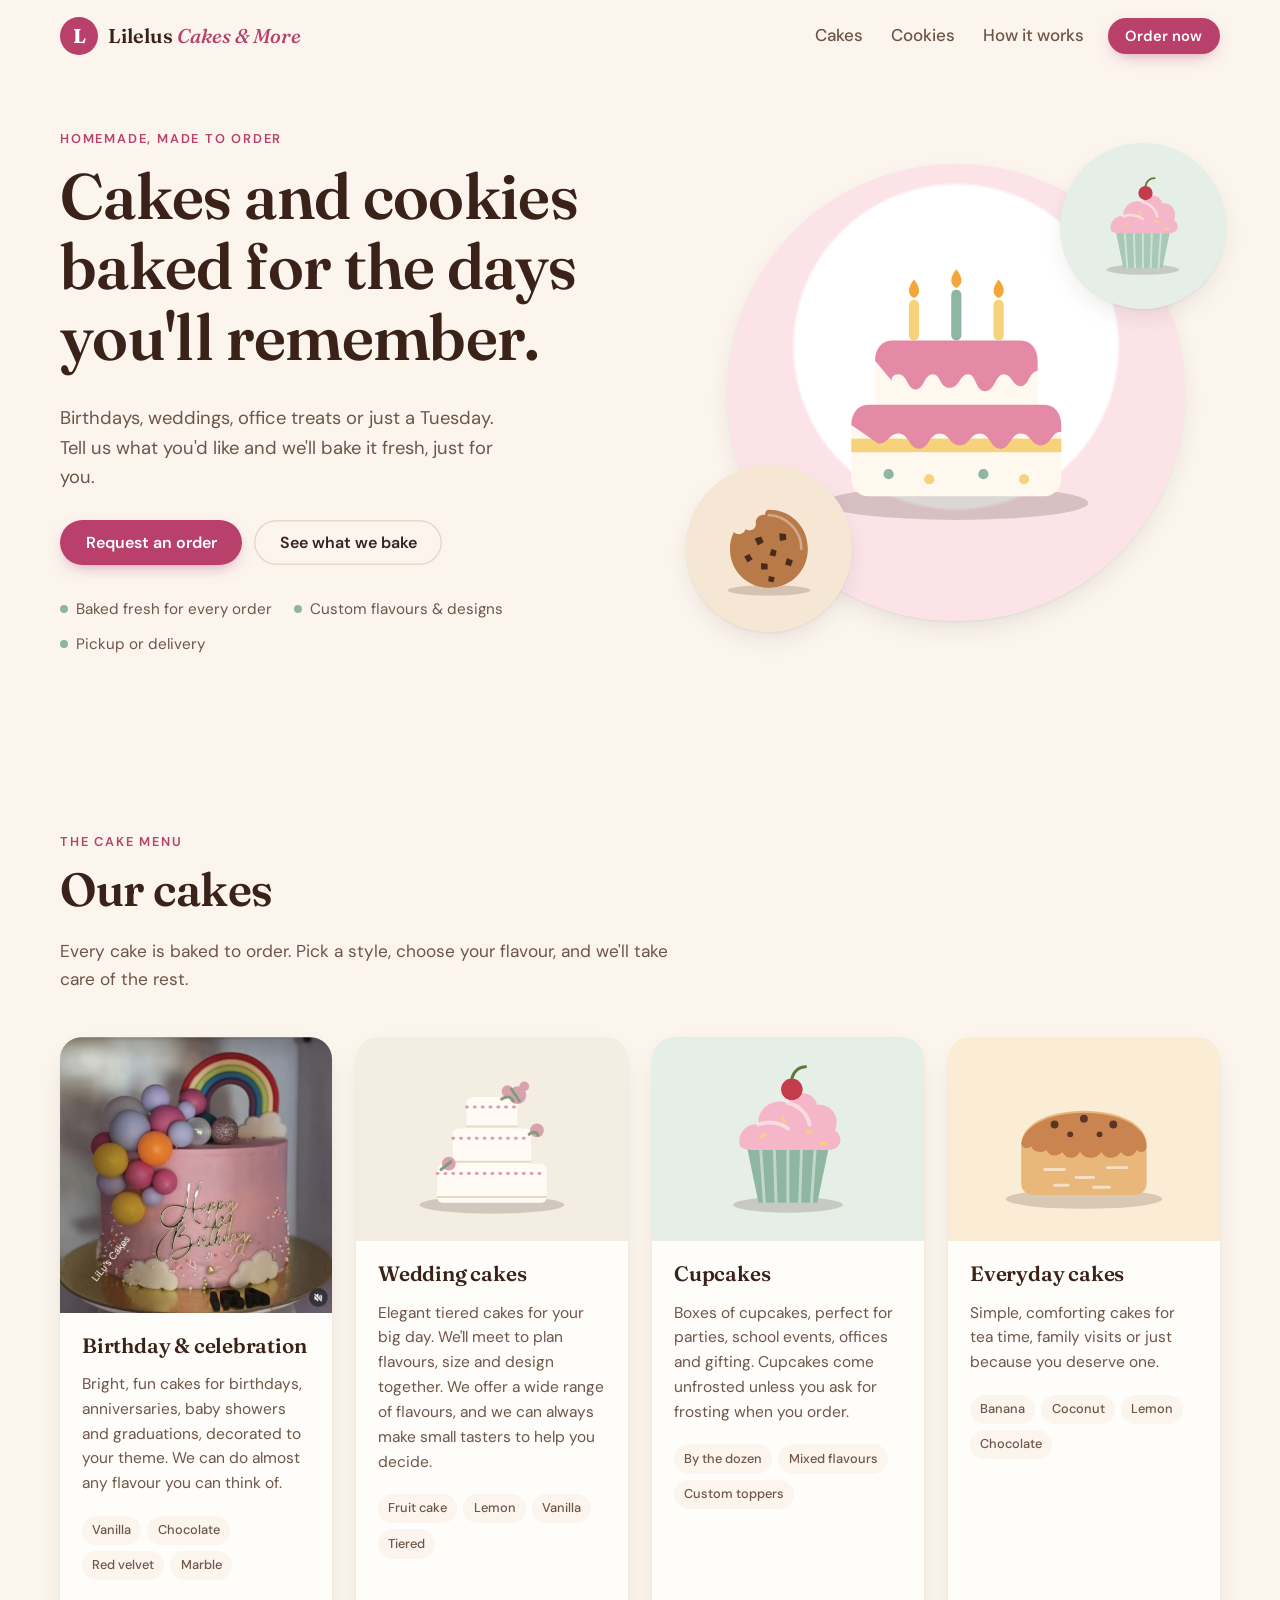
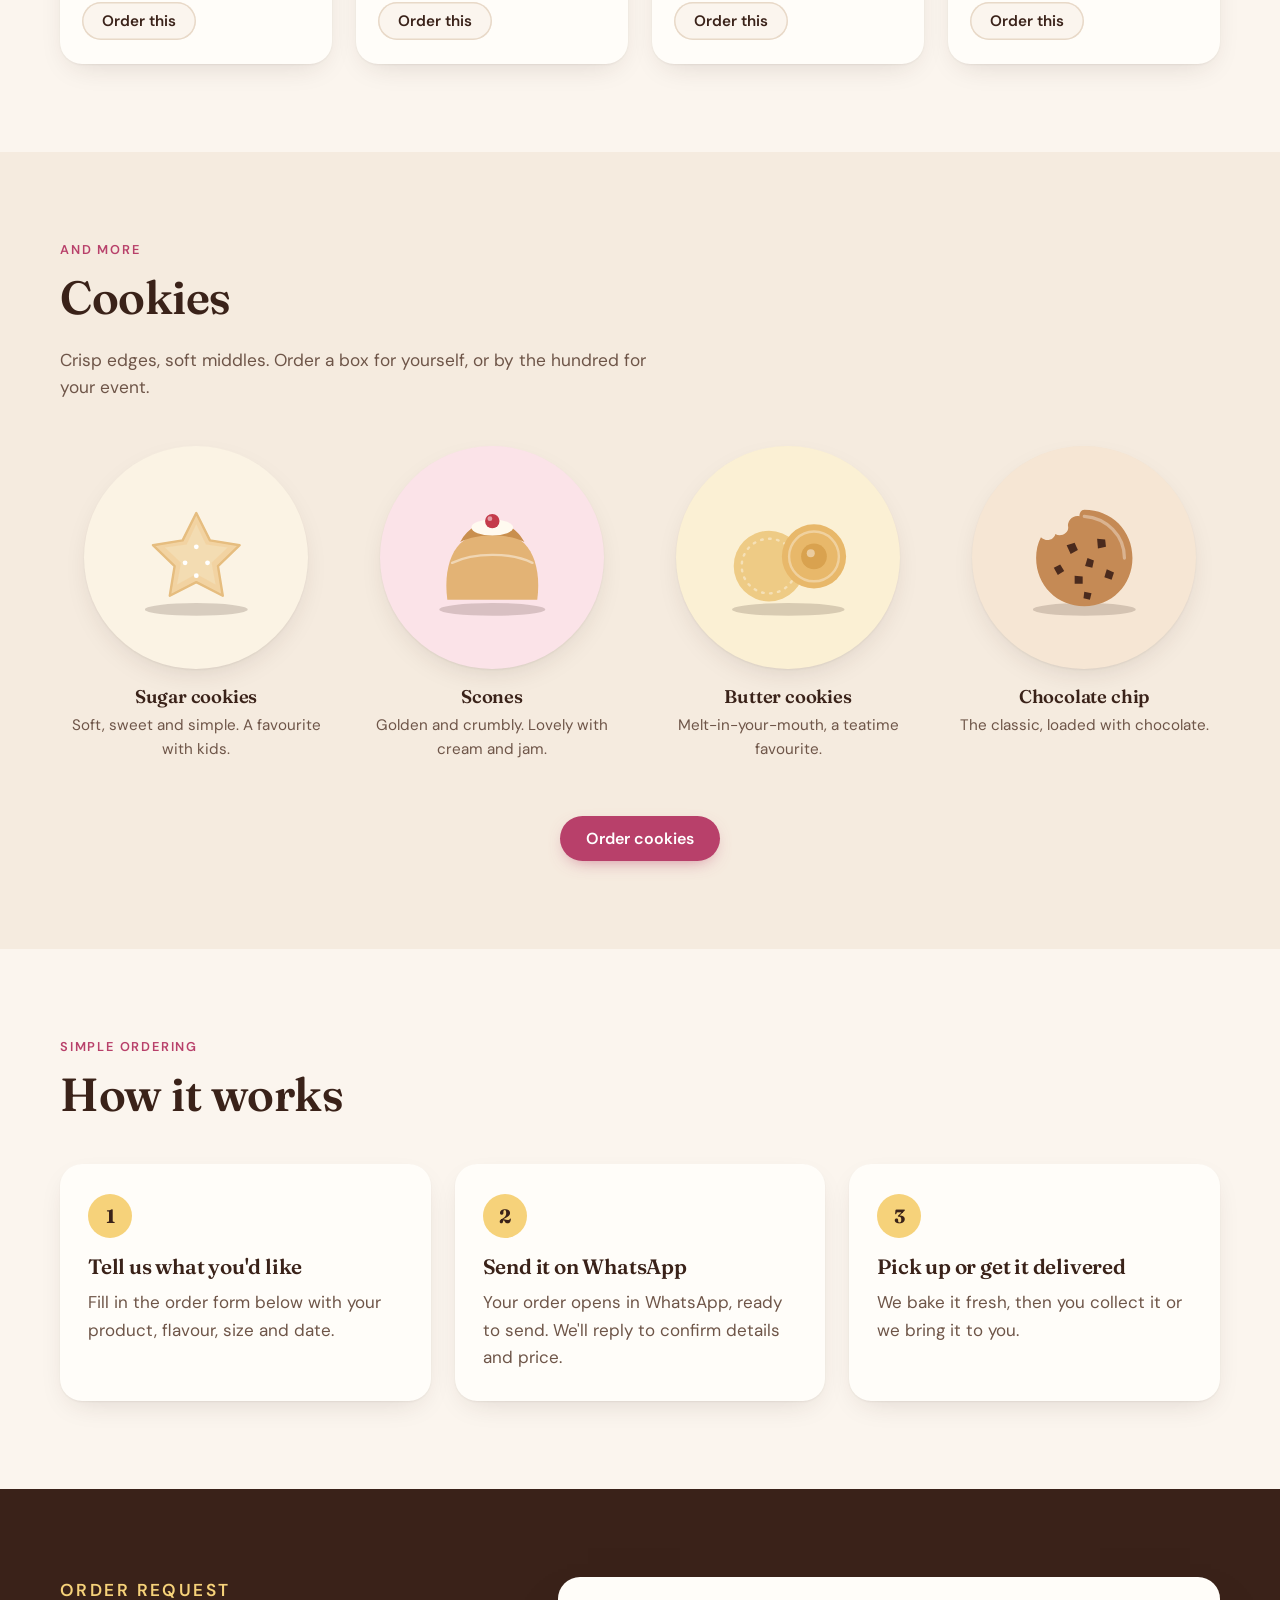
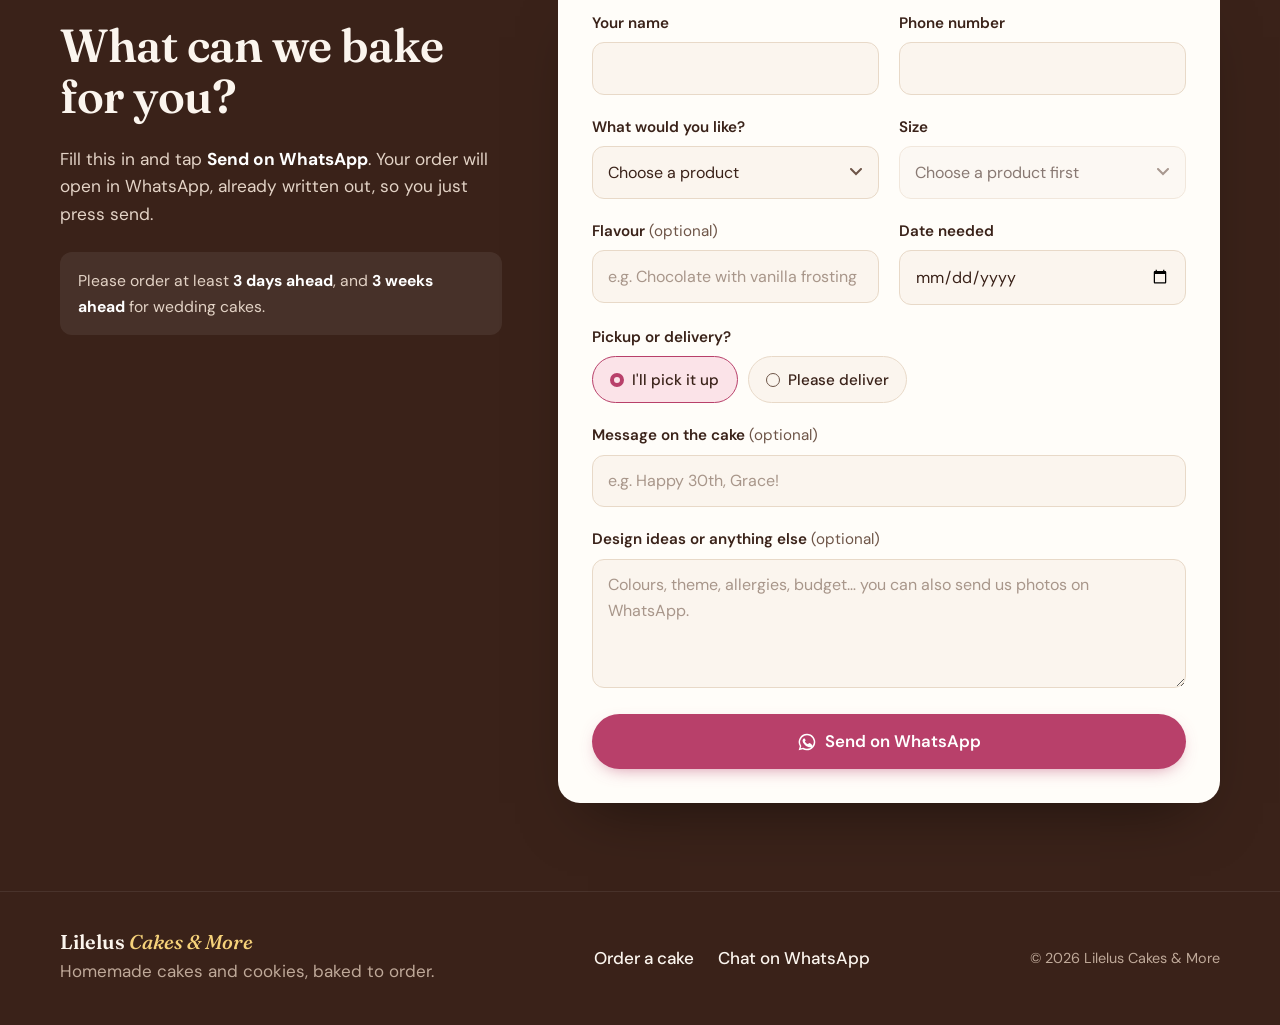
==== index.html @ 931da00c "Use a real photo on the Birthday & celebration card Replace the cake drawing with a photo of a pink " ====
<!doctype html>
<html lang="en" class="no-js">
<head>
  <meta charset="utf-8" />
  <meta name="viewport" content="width=device-width, initial-scale=1" />
  <title>Lilelus Cakes &amp; More</title>
  <meta name="description" content="Homemade celebration cakes, wedding cakes, cupcakes, everyday cakes and cookies by Lilelus Cakes & More. Order on WhatsApp." />
  <link rel="preconnect" href="https://fonts.googleapis.com" />
  <link rel="preconnect" href="https://fonts.gstatic.com" crossorigin />
  <link href="https://fonts.googleapis.com/css2?family=Fraunces:opsz,wght@9..144,500;9..144,600;9..144,700&family=DM+Sans:wght@400;500;600&display=swap" rel="stylesheet" />
  <link rel="stylesheet" href="styles.css" />
</head>
<body>

  <!-- SVG illustrations, reused by the product cards. Swap for real photos later (see README.md). -->
  <svg width="0" height="0" style="position:absolute" aria-hidden="true">
    <defs>
      <symbol id="ill-celebration" viewBox="0 0 200 170">
        <ellipse cx="100" cy="150" rx="78" ry="10" fill="currentColor" opacity=".18"/>
        <rect x="38" y="92" width="124" height="54" rx="10" fill="#fff8ef"/>
        <rect x="38" y="112" width="124" height="8" fill="var(--c2)"/>
        <rect x="52" y="54" width="96" height="44" rx="9" fill="#fff8ef"/>
        <path d="M52 66c0-7 4-12 10-12h76c6 0 10 5 10 12v6c-5 0-5 9-10 9s-5-7-10-7-5 10-11 10-5-10-10-10-5 8-11 8-5-8-10-8-5 9-10 9-5-9-10-9-4 4-4 4z" fill="var(--c1)"/>
        <path d="M38 104c0-7 4-12 10-12h104c6 0 10 5 10 12v4c-6 0-6 8-12 8s-6-7-12-7-6 9-12 9-6-9-12-9-6 7-12 7-6-7-12-7-6 9-12 9-6-9-12-9-6 6-12 6z" fill="var(--c1)"/>
        <rect x="72" y="30" width="6" height="24" rx="3" fill="var(--c2)"/>
        <rect x="97" y="24" width="6" height="30" rx="3" fill="var(--c3)"/>
        <rect x="122" y="30" width="6" height="24" rx="3" fill="var(--c2)"/>
        <path d="M75 18c4 5 4 9 0 11-4-2-4-6 0-11z" fill="#f4a63b"/>
        <path d="M100 12c4 5 4 9 0 11-4-2-4-6 0-11z" fill="#f4a63b"/>
        <path d="M125 18c4 5 4 9 0 11-4-2-4-6 0-11z" fill="#f4a63b"/>
        <circle cx="60" cy="133" r="3" fill="var(--c3)"/><circle cx="84" cy="136" r="3" fill="var(--c2)"/>
        <circle cx="116" cy="133" r="3" fill="var(--c3)"/><circle cx="140" cy="136" r="3" fill="var(--c2)"/>
      </symbol>

      <symbol id="ill-wedding" viewBox="0 0 200 170">
        <ellipse cx="100" cy="152" rx="74" ry="9" fill="currentColor" opacity=".18"/>
        <rect x="44" y="110" width="112" height="40" rx="6" fill="#fffaf3"/>
        <rect x="60" y="74" width="80" height="38" rx="6" fill="#fffaf3"/>
        <rect x="74" y="42" width="52" height="34" rx="6" fill="#fffaf3"/>
        <path d="M44 120h112M60 84h80M74 52h52" stroke="var(--c1)" stroke-width="3" stroke-dasharray="1 7" stroke-linecap="round"/>
        <path d="M44 144h112M60 108h80M74 72h52" stroke="var(--c2)" stroke-width="2"/>
        <g fill="var(--c1)">
          <circle cx="126" cy="40" r="9"/><circle cx="116" cy="36" r="6"/><circle cx="133" cy="31" r="5"/>
          <circle cx="146" cy="76" r="7"/><circle cx="56" cy="110" r="7"/>
        </g>
        <path d="M110 44c6-4 10-2 12 2M138 80c3-3 8-3 9 1" stroke="var(--c3)" stroke-width="3" fill="none" stroke-linecap="round"/>
        <path d="M120 34l8 12M48 116l10-8" stroke="var(--c3)" stroke-width="3" stroke-linecap="round"/>
      </symbol>

      <symbol id="ill-cupcake" viewBox="0 0 200 170">
        <ellipse cx="100" cy="152" rx="56" ry="8" fill="currentColor" opacity=".18"/>
        <path d="M58 92h84l-12 58H70z" fill="var(--c2)"/>
        <path d="M72 92l4 58M86 92l2 58M100 92v58M114 92l-2 58M128 92l-4 58" stroke="#fff" stroke-opacity=".45" stroke-width="3"/>
        <path d="M52 94c-6-14 6-26 18-24-2-16 14-28 30-22 4-14 26-14 30 2 14-2 24 12 18 26 10 6 6 20-6 20H62c-12 0-16-12-10-2z" fill="var(--c1)"/>
        <path d="M70 70c10-4 22-2 30 4M100 48c10 2 20 10 22 22" stroke="#fff" stroke-opacity=".5" stroke-width="4" fill="none" stroke-linecap="round"/>
        <circle cx="104" cy="34" r="11" fill="#c43b4b"/>
        <path d="M104 23c2-8 8-12 14-12" stroke="#5a7a3a" stroke-width="3" fill="none" stroke-linecap="round"/>
        <g fill="var(--c3)"><rect x="70" y="80" width="8" height="3" rx="1.5" transform="rotate(-30 74 81)"/><rect x="118" y="76" width="8" height="3" rx="1.5" transform="rotate(25 122 77)"/><rect x="92" y="64" width="8" height="3" rx="1.5" transform="rotate(60 96 65)"/><rect x="132" y="88" width="8" height="3" rx="1.5"/></g>
      </symbol>

      <symbol id="ill-everyday" viewBox="0 0 200 170">
        <ellipse cx="100" cy="146" rx="80" ry="10" fill="currentColor" opacity=".18"/>
        <path d="M36 90c0-20 28-34 64-34s64 14 64 34v40c0 8-6 12-14 12H50c-8 0-14-4-14-12z" fill="var(--c2)"/>
        <path d="M36 92c0-20 28-34 64-34s64 14 64 34c0 6-6 8-10 4-4 8-12 8-16 2-6 8-16 8-20 0-6 8-16 8-22 0-4 8-14 8-18 0-6 6-14 4-16-2-6 4-14 2-16-4-4 4-10 2-10-4z" fill="var(--c1)"/>
        <path d="M120 110l44 0v20c0 8-6 12-14 12h-30z" fill="#fff8ef" opacity=".0"/>
        <g stroke="#fff" stroke-opacity=".55" stroke-width="3" stroke-linecap="round">
          <path d="M60 116h20M92 124h18M124 114h20M70 132h14M110 134h16"/>
        </g>
        <g fill="var(--c3)"><circle cx="70" cy="70" r="4"/><circle cx="100" cy="64" r="4"/><circle cx="130" cy="70" r="4"/><circle cx="86" cy="80" r="3"/><circle cx="116" cy="80" r="3"/></g>
      </symbol>

      <symbol id="ill-cookie" viewBox="0 0 200 170">
        <ellipse cx="100" cy="150" rx="64" ry="8" fill="currentColor" opacity=".18"/>
        <path d="M100 26c34 0 60 26 60 60s-26 60-60 60-60-26-60-60c0-10 2-18 6-26 6 6 16 4 18-4 6 4 16 0 16-8-2-8 6-16 14-14 0-4 2-8 6-8z" fill="var(--c1)"/>
        <path d="M100 34c28 2 50 24 50 52" stroke="#fff" stroke-opacity=".35" stroke-width="4" fill="none" stroke-linecap="round"/>
        <g fill="var(--c2)">
          <path d="M78 70l10-3 4 9-9 5z"/><path d="M116 62l10 1 1 9-10 2z"/><path d="M128 100l9 4-3 9-9-3z"/>
          <path d="M88 108l10 1 0 9-10 0z"/><path d="M62 98l8-4 5 8-8 5z"/><path d="M104 86l8 3-2 9-9-2z"/><path d="M100 128l9 2-2 8-8-2z"/>
        </g>
      </symbol>

      <symbol id="ill-sugar" viewBox="0 0 200 170">
        <ellipse cx="100" cy="150" rx="64" ry="8" fill="currentColor" opacity=".18"/>
        <path d="M100 30l17 34 37 6-27 26 6 37-33-17-33 17 6-37-27-26 37-6z" fill="#f2d3a2" stroke="#e6bd7f" stroke-width="3" stroke-linejoin="round"/>
        <path d="M100 44l12 25 27 4-20 19 5 27-24-13-24 13 5-27-20-19 27-4z" fill="var(--c1)"/>
        <g fill="#fff"><circle cx="100" cy="72" r="3"/><circle cx="86" cy="92" r="3"/><circle cx="114" cy="92" r="3"/><circle cx="100" cy="108" r="3"/></g>
      </symbol>

      <symbol id="ill-butter" viewBox="0 0 200 170">
        <ellipse cx="100" cy="150" rx="70" ry="8" fill="currentColor" opacity=".18"/>
        <circle cx="76" cy="96" r="44" fill="var(--c1)"/>
        <circle cx="76" cy="96" r="34" fill="none" stroke="#fff" stroke-opacity=".4" stroke-width="3" stroke-dasharray="2 8" stroke-linecap="round"/>
        <circle cx="132" cy="84" r="40" fill="var(--c2)"/>
        <circle cx="132" cy="84" r="16" fill="var(--c3, #c43b4b)"/>
        <circle cx="128" cy="80" r="5" fill="#fff" opacity=".45"/>
        <circle cx="132" cy="84" r="31" fill="none" stroke="#fff" stroke-opacity=".35" stroke-width="3"/>
      </symbol>

      <symbol id="ill-oat" viewBox="0 0 200 170">
        <ellipse cx="100" cy="150" rx="64" ry="8" fill="currentColor" opacity=".18"/>
        <path d="M100 28c32 0 58 26 58 58 0 34-26 60-58 60S42 120 42 86c0-32 26-58 58-58z" fill="var(--c1)"/>
        <g fill="var(--c2)" opacity=".9">
          <ellipse cx="80" cy="66" rx="7" ry="4" transform="rotate(-20 80 66)"/><ellipse cx="122" cy="70" rx="7" ry="4" transform="rotate(30 122 70)"/>
          <ellipse cx="70" cy="104" rx="7" ry="4" transform="rotate(10 70 104)"/><ellipse cx="132" cy="108" rx="7" ry="4" transform="rotate(-30 132 108)"/>
          <ellipse cx="100" cy="124" rx="7" ry="4"/><ellipse cx="102" cy="88" rx="7" ry="4" transform="rotate(50 102 88)"/>
        </g>
        <g fill="#6b2f3a"><circle cx="92" cy="58" r="4"/><circle cx="116" cy="100" r="4"/><circle cx="84" cy="88" r="4"/><circle cx="124" cy="128" r="3"/><circle cx="72" cy="122" r="3"/></g>
      </symbol>

      <symbol id="ill-scone" viewBox="0 0 200 170">
        <ellipse cx="100" cy="150" rx="66" ry="8" fill="currentColor" opacity=".18"/>
        <path d="M44 138c-4-30 2-56 16-70 24-22 56-22 80 0 14 14 20 40 16 70z" fill="var(--c1)"/>
        <path d="M50 92c16-8 34-10 50-10s34 2 50 10" fill="none" stroke="#fff" stroke-opacity=".45" stroke-width="3" stroke-linecap="round"/>
        <path d="M60 66c10-18 26-26 40-26s30 8 40 26c-12-6-26-8-40-8s-28 2-40 8z" fill="var(--c2)"/>
        <ellipse cx="100" cy="48" rx="26" ry="10" fill="#fffaf0"/>
        <circle cx="100" cy="40" r="9" fill="#c43b4b"/>
        <circle cx="97" cy="37" r="3" fill="#fff" opacity=".5"/>
      </symbol>
    </defs>
  </svg>

  <header class="site-header">
    <div class="wrap header-inner">
      <a href="#top" class="brand" aria-label="Lilelus Cakes and More, home">
        <span class="brand-mark" aria-hidden="true">L</span>
        <span class="brand-name">Lilelus <em>Cakes &amp; More</em></span>
      </a>
      <nav class="nav" aria-label="Main">
        <a href="#cakes">Cakes</a>
        <a href="#cookies">Cookies</a>
        <a href="#how">How it works</a>
      </nav>
      <a href="#order" class="btn btn-primary btn-sm">Order now</a>
    </div>
  </header>

  <main id="top">
    <!-- Hero -->
    <section class="hero">
      <div class="wrap hero-inner">
        <div class="hero-copy">
          <p class="eyebrow">Homemade, made to order</p>
          <h1>Cakes and cookies baked for the days you'll remember.</h1>
          <p class="lede">Birthdays, weddings, office treats or just a Tuesday. Tell us what you'd like and we'll bake it fresh, just for you.</p>
          <div class="hero-actions">
            <a href="#order" class="btn btn-primary">Request an order</a>
            <a href="#cakes" class="btn btn-ghost">See what we bake</a>
          </div>
          <ul class="hero-points">
            <li>Baked fresh for every order</li>
            <li>Custom flavours &amp; designs</li>
            <li>Pickup or delivery</li>
          </ul>
        </div>
        <div class="hero-art" aria-hidden="true">
          <div class="hero-plate">
            <svg class="ill" style="--c1:#e58aa6;--c2:#f6d27a;--c3:#8fb6a0"><use href="#ill-celebration"/></svg>
          </div>
          <div class="hero-chip hero-chip-a">
            <svg class="ill" style="--c1:#b97a4a;--c2:#4a2a1d"><use href="#ill-cookie"/></svg>
          </div>
          <div class="hero-chip hero-chip-b">
            <svg class="ill" style="--c1:#f4b6c8;--c2:#a8c9b5;--c3:#f6d27a"><use href="#ill-cupcake"/></svg>
          </div>
        </div>
      </div>
    </section>

    <!-- Cakes -->
    <section id="cakes" class="section">
      <div class="wrap">
        <div class="section-head">
          <p class="eyebrow">The cake menu</p>
          <h2>Our cakes</h2>
          <p>Every cake is baked to order. Pick a style, choose your flavour, and we'll take care of the rest.</p>
        </div>

        <div class="grid grid-cakes">
          <article class="card reveal">
            <div class="card-media" style="--bg:#fbe3e8">
              <img src="images/birthday-cake.jpg" alt="Pink birthday cake with a rainbow topper, colourful balls, white clouds and a gold Happy Birthday sign">
            </div>
            <div class="card-body">
              <h3>Birthday &amp; celebration</h3>
              <p>Bright, fun cakes for birthdays, anniversaries, baby showers and graduations, decorated to your theme. We can do almost any flavour you can think of.</p>
              <ul class="tags"><li>Vanilla</li><li>Chocolate</li><li>Red velvet</li><li>Marble</li></ul>
              <button class="btn btn-card" data-product="Birthday &amp; celebration cake">Order this</button>
            </div>
          </article>

          <article class="card reveal">
            <div class="card-media" style="--bg:#f3ede2">
              <svg class="ill" style="--c1:#d9a0ae;--c2:#e7d9c2;--c3:#7f9c7b"><use href="#ill-wedding"/></svg>
            </div>
            <div class="card-body">
              <h3>Wedding cakes</h3>
              <p>Elegant tiered cakes for your big day. We'll meet to plan flavours, size and design together. We offer a wide range of flavours, and we can always make small tasters to help you decide.</p>
              <ul class="tags"><li>Fruit cake</li><li>Lemon</li><li>Vanilla</li><li>Tiered</li></ul>
              <button class="btn btn-card" data-product="Wedding cake">Order this</button>
            </div>
          </article>

          <article class="card reveal">
            <div class="card-media" style="--bg:#e5efe7">
              <svg class="ill" style="--c1:#f4b6c8;--c2:#8fb6a0;--c3:#f6d27a"><use href="#ill-cupcake"/></svg>
            </div>
            <div class="card-body">
              <h3>Cupcakes</h3>
              <p>Boxes of cupcakes, perfect for parties, school events, offices and gifting. Cupcakes come unfrosted unless you ask for frosting when you order.</p>
              <ul class="tags"><li>By the dozen</li><li>Mixed flavours</li><li>Custom toppers</li></ul>
              <button class="btn btn-card" data-product="Cupcakes">Order this</button>
            </div>
          </article>

          <article class="card reveal">
            <div class="card-media" style="--bg:#fbecd6">
              <svg class="ill" style="--c1:#c9844f;--c2:#e9b77a;--c3:#5a3424"><use href="#ill-everyday"/></svg>
            </div>
            <div class="card-body">
              <h3>Everyday cakes</h3>
              <p>Simple, comforting cakes for tea time, family visits or just because you deserve one.</p>
              <ul class="tags"><li>Banana</li><li>Coconut</li><li>Lemon</li><li>Chocolate</li></ul>
              <button class="btn btn-card" data-product="Everyday cake">Order this</button>
            </div>
          </article>
        </div>
      </div>
    </section>

    <!-- Cookies -->
    <section id="cookies" class="section section-tint">
      <div class="wrap">
        <div class="section-head">
          <p class="eyebrow">And more</p>
          <h2>Cookies</h2>
          <p>Crisp edges, soft middles. Order a box for yourself, or by the hundred for your event.</p>
        </div>

        <div class="grid grid-cookies">
          <article class="mini reveal">
            <div class="mini-media" style="--bg:#fbf3e4">
              <svg class="ill" style="--c1:#f3dcb2"><use href="#ill-sugar"/></svg>
            </div>
            <h3>Sugar cookies</h3>
            <p>Soft, sweet and simple. A favourite with kids.</p>
          </article>
          <article class="mini reveal">
            <div class="mini-media" style="--bg:#fbe3e8">
              <svg class="ill" style="--c1:#e3b375;--c2:#c98f4e"><use href="#ill-scone"/></svg>
            </div>
            <h3>Scones</h3>
            <p>Golden and crumbly. Lovely with cream and jam.</p>
          </article>
          <article class="mini reveal">
            <div class="mini-media" style="--bg:#fbf0d4">
              <svg class="ill" style="--c1:#eecb85;--c2:#e8b86a;--c3:#d9a24f"><use href="#ill-butter"/></svg>
            </div>
            <h3>Butter cookies</h3>
            <p>Melt-in-your-mouth, a teatime favourite.</p>
          </article>
          <article class="mini reveal">
            <div class="mini-media" style="--bg:#f6e6d4">
              <svg class="ill" style="--c1:#c58a55;--c2:#4a2a1d"><use href="#ill-cookie"/></svg>
            </div>
            <h3>Chocolate chip</h3>
            <p>The classic, loaded with chocolate.</p>
          </article>
        </div>
        <div class="center">
          <button class="btn btn-primary" data-product="Cookies">Order cookies</button>
        </div>
      </div>
    </section>

    <!-- How it works -->
    <section id="how" class="section">
      <div class="wrap">
        <div class="section-head">
          <p class="eyebrow">Simple ordering</p>
          <h2>How it works</h2>
        </div>
        <ol class="steps">
          <li class="reveal">
            <span class="step-num">1</span>
            <h3>Tell us what you'd like</h3>
            <p>Fill in the order form below with your product, flavour, size and date.</p>
          </li>
          <li class="reveal">
            <span class="step-num">2</span>
            <h3>Send it on WhatsApp</h3>
            <p>Your order opens in WhatsApp, ready to send. We'll reply to confirm details and price.</p>
          </li>
          <li class="reveal">
            <span class="step-num">3</span>
            <h3>Pick up or get it delivered</h3>
            <p>We bake it fresh, then you collect it or we bring it to you.</p>
          </li>
        </ol>
      </div>
    </section>

    <!-- Order form -->
    <section id="order" class="section section-order">
      <div class="wrap order-inner">
        <div class="order-intro">
          <p class="eyebrow">Order request</p>
          <h2>What can we bake for you?</h2>
          <p>Fill this in and tap <strong>Send on WhatsApp</strong>. Your order will open in WhatsApp, already written out, so you just press send.</p>
          <p class="order-note">Please order at least <strong>3 days ahead</strong>, and <strong>3 weeks ahead</strong> for wedding cakes.</p>
        </div>

        <form id="order-form" class="order-form" novalidate>
          <div class="field-row">
            <div class="field">
              <label for="name">Your name</label>
              <input id="name" name="name" type="text" autocomplete="name" required />
              <span class="error" data-for="name">Please enter your name.</span>
            </div>
            <div class="field">
              <label for="phone">Phone number</label>
              <input id="phone" name="phone" type="tel" autocomplete="tel" inputmode="tel" required />
              <span class="error" data-for="phone">Please enter a phone number we can reach you on.</span>
            </div>
          </div>

          <div class="field-row">
            <div class="field">
              <label for="product">What would you like?</label>
              <select id="product" name="product" required>
                <option value="">Choose a product</option>
                <option>Birthday &amp; celebration cake</option>
                <option>Wedding cake</option>
                <option>Cupcakes</option>
                <option>Everyday cake</option>
                <option>Cookies</option>
                <option>Something else</option>
              </select>
              <span class="error" data-for="product">Please choose a product.</span>
            </div>
            <div class="field">
              <label for="size" id="size-label">Size</label>
              <select id="size" name="size" required disabled>
                <option value="">Choose a product first</option>
              </select>
              <span class="error" data-for="size">Please choose a size or quantity.</span>
            </div>
          </div>

          <div class="field-row">
            <div class="field">
              <label for="flavour">Flavour <span class="opt">(optional)</span></label>
              <input id="flavour" name="flavour" type="text" placeholder="e.g. Chocolate with vanilla frosting" />
            </div>
            <div class="field">
              <label for="date">Date needed</label>
              <input id="date" name="date" type="date" required />
              <span class="error" data-for="date">Please choose a date at least 3 days from today.</span>
            </div>
          </div>

          <fieldset class="field">
            <legend>Pickup or delivery?</legend>
            <div class="choice-group">
              <label class="choice"><input type="radio" name="fulfilment" value="Pickup" checked /> <span>I'll pick it up</span></label>
              <label class="choice"><input type="radio" name="fulfilment" value="Delivery" /> <span>Please deliver</span></label>
            </div>
          </fieldset>

          <div class="field" id="address-field" hidden>
            <label for="address">Delivery location</label>
            <input id="address" name="address" type="text" autocomplete="street-address" placeholder="Area, street, landmark" />
            <span class="error" data-for="address">Please tell us where to deliver.</span>
          </div>

          <div class="field">
            <label for="inscription">Message on the cake <span class="opt">(optional)</span></label>
            <input id="inscription" name="inscription" type="text" maxlength="60" placeholder="e.g. Happy 30th, Grace!" />
          </div>

          <div class="field">
            <label for="notes">Design ideas or anything else <span class="opt">(optional)</span></label>
            <textarea id="notes" name="notes" rows="4" placeholder="Colours, theme, allergies, budget… you can also send us photos on WhatsApp."></textarea>
          </div>

          <button type="submit" class="btn btn-primary btn-block btn-whatsapp">
            <svg viewBox="0 0 24 24" width="20" height="20" aria-hidden="true"><path fill="currentColor" d="M12 2a10 10 0 0 0-8.6 15.1L2 22l5-1.3A10 10 0 1 0 12 2zm0 18.2c-1.5 0-3-.4-4.3-1.2l-.3-.2-3 .8.8-2.9-.2-.3A8.2 8.2 0 1 1 12 20.2zm4.5-6.1c-.2-.1-1.5-.7-1.7-.8-.2-.1-.4-.1-.6.1l-.8 1c-.1.2-.3.2-.5.1a6.7 6.7 0 0 1-3.3-2.9c-.2-.4.2-.4.7-1.3.1-.2 0-.3 0-.4l-.8-1.8c-.2-.5-.4-.4-.6-.4h-.5a1 1 0 0 0-.7.3c-.2.3-1 1-1 2.4s1 2.8 1.2 3c.1.2 2 3.1 4.9 4.3 1.8.8 2.5.8 3.4.7.6-.1 1.7-.7 1.9-1.4.2-.7.2-1.2.2-1.4l-.4-.2z"/></svg>
            Send on WhatsApp
          </button>
          <p class="form-status" id="form-status" role="status" aria-live="polite"></p>
        </form>
      </div>
    </section>
  </main>

  <footer class="site-footer">
    <div class="wrap footer-inner">
      <div>
        <p class="brand-name footer-brand">Lilelus <em>Cakes &amp; More</em></p>
        <p class="muted">Homemade cakes and cookies, baked to order.</p>
      </div>
      <div class="footer-links">
        <a href="#order">Order a cake</a>
        <a href="#" id="footer-whatsapp" target="_blank" rel="noopener">Chat on WhatsApp</a>
      </div>
      <p class="muted small">&copy; <span id="year"></span> Lilelus Cakes &amp; More</p>
    </div>
  </footer>

  <script src="script.js"></script>
</body>
</html>
---- styles.css ----
/* ===== Lilelus Cakes & More ===== */

:root {
  --cream: #fbf5ee;
  --cream-2: #f5ebdf;
  --paper: #fffdf9;
  --ink: #3a2219;
  --ink-soft: #6e5548;
  --line: #e8d9c8;
  --berry: #b8406a;
  --berry-dark: #973257;
  --berry-tint: #fbe3e8;
  --butter: #f6d27a;
  --mint: #8fb6a0;
  --radius: 22px;
  --radius-sm: 12px;
  --shadow: 0 1px 2px rgba(58, 34, 25, .06), 0 10px 30px -12px rgba(58, 34, 25, .18);
  --font-display: "Fraunces", Georgia, "Times New Roman", serif;
  --font-body: "DM Sans", system-ui, -apple-system, "Segoe UI", sans-serif;
}

*, *::before, *::after { box-sizing: border-box; }

[hidden] { display: none !important; }

html { scroll-behavior: smooth; scroll-padding-top: 84px; }

body {
  margin: 0;
  background: var(--cream);
  color: var(--ink);
  font-family: var(--font-body);
  font-size: 17px;
  line-height: 1.6;
  -webkit-font-smoothing: antialiased;
}

img, svg { display: block; max-width: 100%; }

h1, h2, h3 {
  font-family: var(--font-display);
  font-weight: 600;
  line-height: 1.1;
  letter-spacing: -0.01em;
  margin: 0 0 .5em;
}

h1 { font-size: clamp(2.4rem, 5.4vw, 4rem); }
h2 { font-size: clamp(2rem, 4vw, 2.9rem); }
h3 { font-size: 1.3rem; }

p { margin: 0 0 1em; }

a { color: inherit; }

.wrap { width: min(1160px, 100% - 40px); margin-inline: auto; }

.eyebrow {
  font-size: .8rem;
  font-weight: 600;
  letter-spacing: .14em;
  text-transform: uppercase;
  color: var(--berry);
  margin-bottom: .9em;
}

.muted { color: var(--ink-soft); }
.small { font-size: .9rem; }
.center { text-align: center; margin-top: 40px; }

/* ===== Buttons ===== */
.btn {
  display: inline-flex;
  align-items: center;
  justify-content: center;
  gap: .5em;
  border: 0;
  border-radius: 999px;
  padding: .9em 1.6em;
  font: 600 1rem/1 var(--font-body);
  text-decoration: none;
  cursor: pointer;
  transition: transform .15s ease, background-color .2s ease, box-shadow .2s ease, color .2s ease;
}
.btn:active { transform: translateY(1px) scale(.98); }
.btn:focus-visible { outline: 3px solid var(--butter); outline-offset: 3px; }

.btn-primary { background: var(--berry); color: #fff; box-shadow: 0 6px 18px -8px rgba(184, 64, 106, .7); }
.btn-primary:hover { background: var(--berry-dark); }

.btn-ghost { background: transparent; color: var(--ink); box-shadow: inset 0 0 0 1.5px var(--line); }
.btn-ghost:hover { box-shadow: inset 0 0 0 1.5px var(--ink); }

.btn-sm { padding: .7em 1.2em; font-size: .92rem; }
.btn-block { width: 100%; }

.btn-card {
  margin-top: auto;
  align-self: flex-start;
  background: var(--cream);
  color: var(--ink);
  padding: .75em 1.3em;
  font-size: .95rem;
  box-shadow: inset 0 0 0 1.5px var(--line);
}
.btn-card:hover { background: var(--ink); color: var(--cream); box-shadow: none; }

/* ===== Header ===== */
.site-header {
  position: sticky;
  top: 0;
  z-index: 20;
  background: rgba(251, 245, 238, .86);
  backdrop-filter: saturate(1.4) blur(10px);
  -webkit-backdrop-filter: saturate(1.4) blur(10px);
  border-bottom: 1px solid transparent;
  transition: border-color .2s ease;
}
.site-header.scrolled { border-bottom-color: var(--line); }

.header-inner { display: flex; align-items: center; gap: 24px; height: 72px; }

.brand { display: flex; align-items: center; gap: 10px; text-decoration: none; margin-right: auto; }
.brand-mark {
  display: grid; place-items: center;
  width: 38px; height: 38px;
  border-radius: 50%;
  background: var(--berry);
  color: #fff;
  font: 700 1.25rem/1 var(--font-display);
}
.brand-name { font: 600 1.25rem/1 var(--font-display); margin: 0; }
.brand-name em { font-style: italic; font-weight: 500; color: var(--berry); }

.nav { display: flex; gap: 28px; }
.nav a { text-decoration: none; font-weight: 500; color: var(--ink-soft); transition: color .2s; }
.nav a:hover { color: var(--ink); }

/* ===== Hero ===== */
.hero { padding: 56px 0 88px; overflow: hidden; }
.hero-inner { display: grid; grid-template-columns: 1.05fr .95fr; gap: 48px; align-items: center; }
.lede { font-size: 1.15rem; color: var(--ink-soft); max-width: 34ch; }
.hero-actions { display: flex; flex-wrap: wrap; gap: 12px; margin: 28px 0 32px; }
.hero-points { list-style: none; padding: 0; margin: 0; display: flex; flex-wrap: wrap; gap: 10px 22px; color: var(--ink-soft); font-size: .95rem; }
.hero-points li { display: flex; align-items: center; gap: 8px; }
.hero-points li::before { content: ""; width: 8px; height: 8px; border-radius: 50%; background: var(--mint); }

.hero-art { position: relative; aspect-ratio: 1 / 1; max-width: 520px; justify-self: center; width: 100%; }
.hero-plate {
  position: absolute; inset: 6%;
  border-radius: 50%;
  background: radial-gradient(circle at 50% 40%, #fff 0 45%, var(--berry-tint) 46% 100%);
  display: grid; place-items: center;
  box-shadow: var(--shadow);
}
.hero-plate .ill { width: 74%; height: auto; aspect-ratio: 200 / 170; color: var(--ink); }
.hero-chip {
  position: absolute;
  width: 32%; aspect-ratio: 1;
  border-radius: 50%;
  background: var(--paper);
  box-shadow: var(--shadow);
  display: grid; place-items: center;
  animation: bob 6s ease-in-out infinite;
}
.hero-chip .ill { width: 78%; height: auto; aspect-ratio: 200 / 170; color: var(--ink); }
.hero-chip-a { left: -2%; bottom: 4%; background: #f6e6d4; }
.hero-chip-b { right: -2%; top: 2%; background: #e5efe7; animation-delay: -3s; }

@keyframes bob { 50% { transform: translateY(-10px); } }

/* ===== Sections ===== */
.section { padding: 88px 0; }
.section-tint { background: var(--cream-2); }
.section-head { max-width: 620px; margin-bottom: 44px; }
.section-head p:last-child { color: var(--ink-soft); font-size: 1.08rem; }

.grid { display: grid; gap: 24px; }
.grid-cakes { grid-template-columns: repeat(4, 1fr); }
.grid-cookies { grid-template-columns: repeat(4, 1fr); }

/* Cake cards */
.card {
  display: flex; flex-direction: column;
  background: var(--paper);
  border-radius: var(--radius);
  overflow: hidden;
  box-shadow: var(--shadow);
  transition: transform .25s ease, box-shadow .25s ease;
}
.card:hover { transform: translateY(-4px); box-shadow: 0 2px 4px rgba(58,34,25,.06), 0 20px 40px -16px rgba(58,34,25,.28); }

.card-media, .mini-media {
  background: var(--bg, var(--cream-2));
  display: grid; place-items: center;
  aspect-ratio: 4 / 3;
  color: var(--ink);
}
.card-media .ill, .mini-media .ill { width: 72%; height: auto; aspect-ratio: 200 / 170; transition: transform .35s ease; }
.card:hover .card-media .ill { transform: scale(1.05) rotate(-2deg); }
/* Real photos dropped into a card fill the frame */
.card-media img, .mini-media img { width: 100%; height: 100%; object-fit: cover; }

.card-body { display: flex; flex-direction: column; gap: 4px; padding: 22px 22px 24px; flex: 1; }
.card-body p { color: var(--ink-soft); font-size: .97rem; }

.tags { list-style: none; padding: 0; margin: 0 0 18px; display: flex; flex-wrap: wrap; gap: 6px; }
.tags li { font-size: .8rem; font-weight: 500; padding: .35em .8em; border-radius: 999px; background: var(--cream); color: var(--ink-soft); }

/* Cookie minis */
.mini { text-align: center; }
.mini-media { border-radius: 50%; aspect-ratio: 1; margin: 0 auto 18px; width: 82%; box-shadow: var(--shadow); overflow: hidden; transition: transform .3s ease; }
.mini:hover .mini-media { transform: rotate(-6deg) scale(1.03); }
.mini h3 { font-size: 1.15rem; margin-bottom: .3em; }
.mini p { color: var(--ink-soft); font-size: .95rem; }

/* Steps */
.steps { list-style: none; padding: 0; margin: 0; display: grid; grid-template-columns: repeat(3, 1fr); gap: 24px; }
.steps li { background: var(--paper); border-radius: var(--radius); padding: 30px 28px; box-shadow: var(--shadow); }
.steps p { color: var(--ink-soft); margin: 0; }
.step-num {
  display: grid; place-items: center;
  width: 44px; height: 44px;
  border-radius: 50%;
  background: var(--butter);
  font: 700 1.2rem/1 var(--font-display);
  margin-bottom: 18px;
}

/* ===== Order ===== */
.section-order { background: var(--ink); color: var(--cream); }
.section-order .eyebrow { color: var(--butter); }
.order-inner { display: grid; grid-template-columns: .8fr 1.2fr; gap: 56px; align-items: start; }
.order-intro { position: sticky; top: 110px; }
.order-intro p { color: #e3d3c6; font-size: 1.08rem; }
.order-intro strong { color: #fff; }
.order-note { margin-top: 24px; padding: 16px 18px; border-radius: var(--radius-sm); background: rgba(255,255,255,.07); font-size: .98rem !important; }

.order-form {
  background: var(--paper);
  color: var(--ink);
  border-radius: var(--radius);
  padding: 34px;
  display: grid;
  gap: 20px;
  box-shadow: 0 30px 60px -30px rgba(0,0,0,.5);
}

.field-row { display: grid; grid-template-columns: 1fr 1fr; gap: 20px; }
.field { display: flex; flex-direction: column; gap: 7px; min-width: 0; }
fieldset.field { border: 0; padding: 0; margin: 0; }

label, legend { font-weight: 600; font-size: .95rem; }
legend { margin-bottom: 7px; padding: 0; }
.opt { font-weight: 400; color: var(--ink-soft); }

input[type="text"], input[type="tel"], input[type="date"], select, textarea {
  width: 100%;
  font: inherit;
  font-size: 1rem;
  color: var(--ink);
  background: var(--cream);
  border: 1.5px solid var(--line);
  border-radius: var(--radius-sm);
  padding: .78em .95em;
  transition: border-color .2s, box-shadow .2s, background-color .2s;
  appearance: none;
  -webkit-appearance: none;
  min-height: 50px;
}
select {
  background-image: url("data:image/svg+xml,%3Csvg xmlns='http://www.w3.org/2000/svg' width='12' height='8' viewBox='0 0 12 8'%3E%3Cpath d='M1 1l5 5 5-5' stroke='%236e5548' stroke-width='2' fill='none' stroke-linecap='round'/%3E%3C/svg%3E");
  background-repeat: no-repeat;
  background-position: right 16px center;
  padding-right: 40px;
}
select:disabled { opacity: .6; cursor: not-allowed; }
textarea { resize: vertical; min-height: 110px; }
input::placeholder, textarea::placeholder { color: #a8968a; }

input:focus, select:focus, textarea:focus {
  outline: none;
  border-color: var(--berry);
  background: #fff;
  box-shadow: 0 0 0 4px rgba(184, 64, 106, .14);
}

.field.invalid input, .field.invalid select { border-color: #c2412d; background: #fff6f4; }
.error { display: none; font-size: .86rem; color: #b33a26; }
.field.invalid .error { display: block; }

.choice-group { display: flex; flex-wrap: wrap; gap: 10px; }
.choice { position: relative; cursor: pointer; font-weight: 500; }
.choice input { position: absolute; opacity: 0; pointer-events: none; }
.choice span {
  display: inline-flex; align-items: center; gap: 8px;
  padding: .7em 1.15em;
  border-radius: 999px;
  border: 1.5px solid var(--line);
  background: var(--cream);
  transition: all .2s;
}
.choice span::before {
  content: ""; width: 14px; height: 14px; border-radius: 50%;
  border: 1.5px solid var(--ink-soft);
  transition: all .2s;
}
.choice input:checked + span { border-color: var(--berry); background: var(--berry-tint); }
.choice input:checked + span::before { border: 4.5px solid var(--berry); }
.choice input:focus-visible + span { box-shadow: 0 0 0 4px rgba(184, 64, 106, .2); }

.btn-whatsapp { margin-top: 6px; padding-block: 1.05em; font-size: 1.05rem; }

.form-status { margin: 0; font-size: .95rem; color: var(--ink-soft); min-height: 1em; white-space: pre-line; }
.form-status.ok { color: #2f6b47; }
.form-status.warn { color: #9a4b12; background: #fff4e5; padding: 14px 16px; border-radius: var(--radius-sm); }
.form-status:empty { display: none; }

/* ===== Footer ===== */
.site-footer { background: var(--ink); color: var(--cream); border-top: 1px solid rgba(255,255,255,.08); padding: 40px 0; }
.footer-inner { display: flex; flex-wrap: wrap; align-items: center; justify-content: space-between; gap: 20px; }
.footer-brand { margin-bottom: 6px; }
.footer-brand em { color: var(--butter); }
.site-footer .muted { color: #bfa999; margin: 0; }
.footer-links { display: flex; gap: 24px; }
.footer-links a { text-decoration: none; font-weight: 500; }
.footer-links a:hover { color: var(--butter); }

/* ===== Reveal on scroll ===== */
.reveal { opacity: 0; transform: translateY(16px); transition: opacity .6s ease, transform .6s ease; }
.reveal.in { opacity: 1; transform: none; }
.no-js .reveal { opacity: 1; transform: none; }

/* ===== Responsive ===== */
@media (max-width: 1024px) {
  .grid-cakes { grid-template-columns: repeat(2, 1fr); }
  .grid-cookies { grid-template-columns: repeat(2, 1fr); row-gap: 36px; }
}

@media (max-width: 860px) {
  .nav { display: none; }
  .hero { padding: 32px 0 64px; }
  .hero-inner { grid-template-columns: 1fr; gap: 36px; }
  .hero-art { max-width: 380px; }
  .section { padding: 64px 0; }
  .steps { grid-template-columns: 1fr; }
  .order-inner { grid-template-columns: 1fr; gap: 32px; }
  .order-intro { position: static; }
}

@media (max-width: 560px) {
  body { font-size: 16px; }
  .wrap { width: calc(100% - 32px); }
  .header-inner { height: 64px; gap: 12px; }
  .brand-name { font-size: 1.05rem; }
  .brand-mark { width: 34px; height: 34px; font-size: 1.1rem; }
  .grid-cakes { grid-template-columns: 1fr; }
  .grid-cookies { gap: 28px 16px; }
  .mini h3 { font-size: 1.02rem; }
  .mini p { font-size: .88rem; }
  .field-row { grid-template-columns: 1fr; }
  .order-form { padding: 24px 20px; }
  .hero-actions .btn { flex: 1 1 auto; }
  .footer-inner { flex-direction: column; align-items: flex-start; }
}

@media (prefers-reduced-motion: reduce) {
  html { scroll-behavior: auto; }
  *, *::before, *::after { animation: none !important; transition: none !important; }
  .reveal { opacity: 1; transform: none; }
}
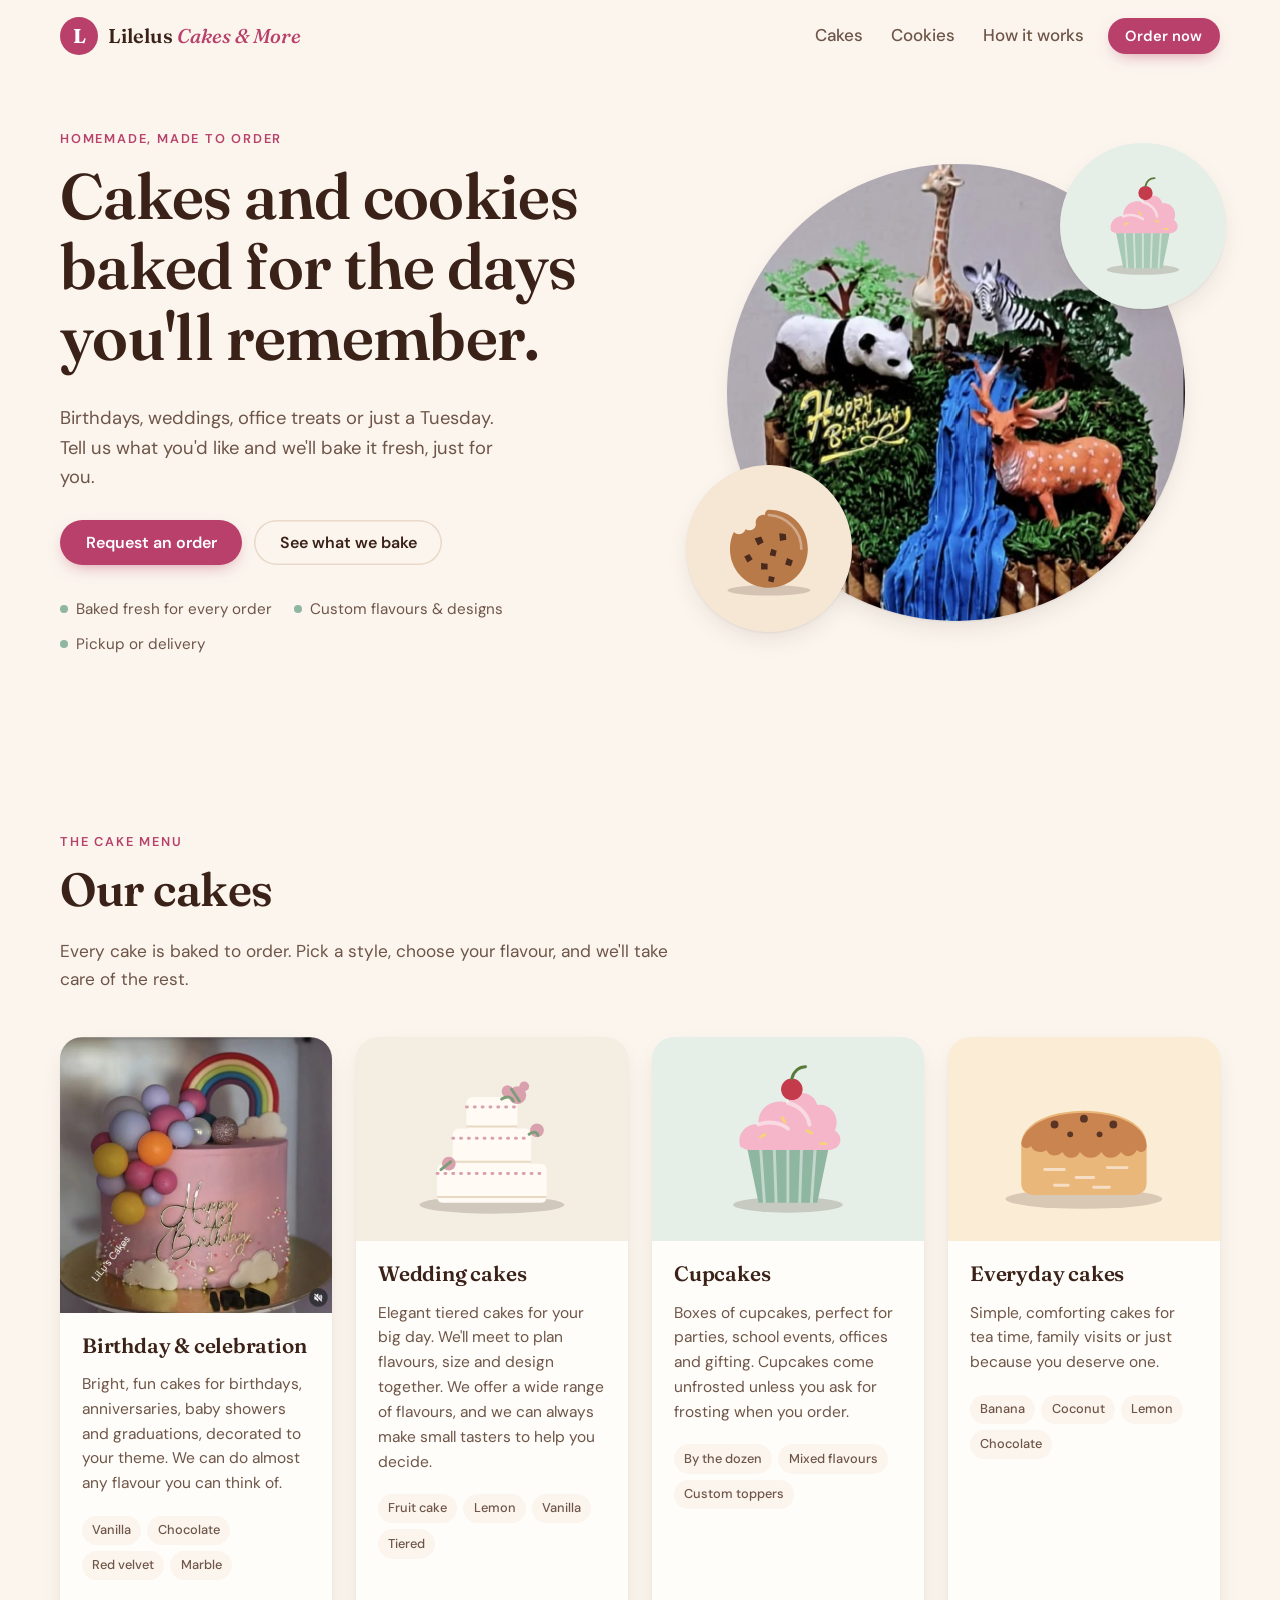
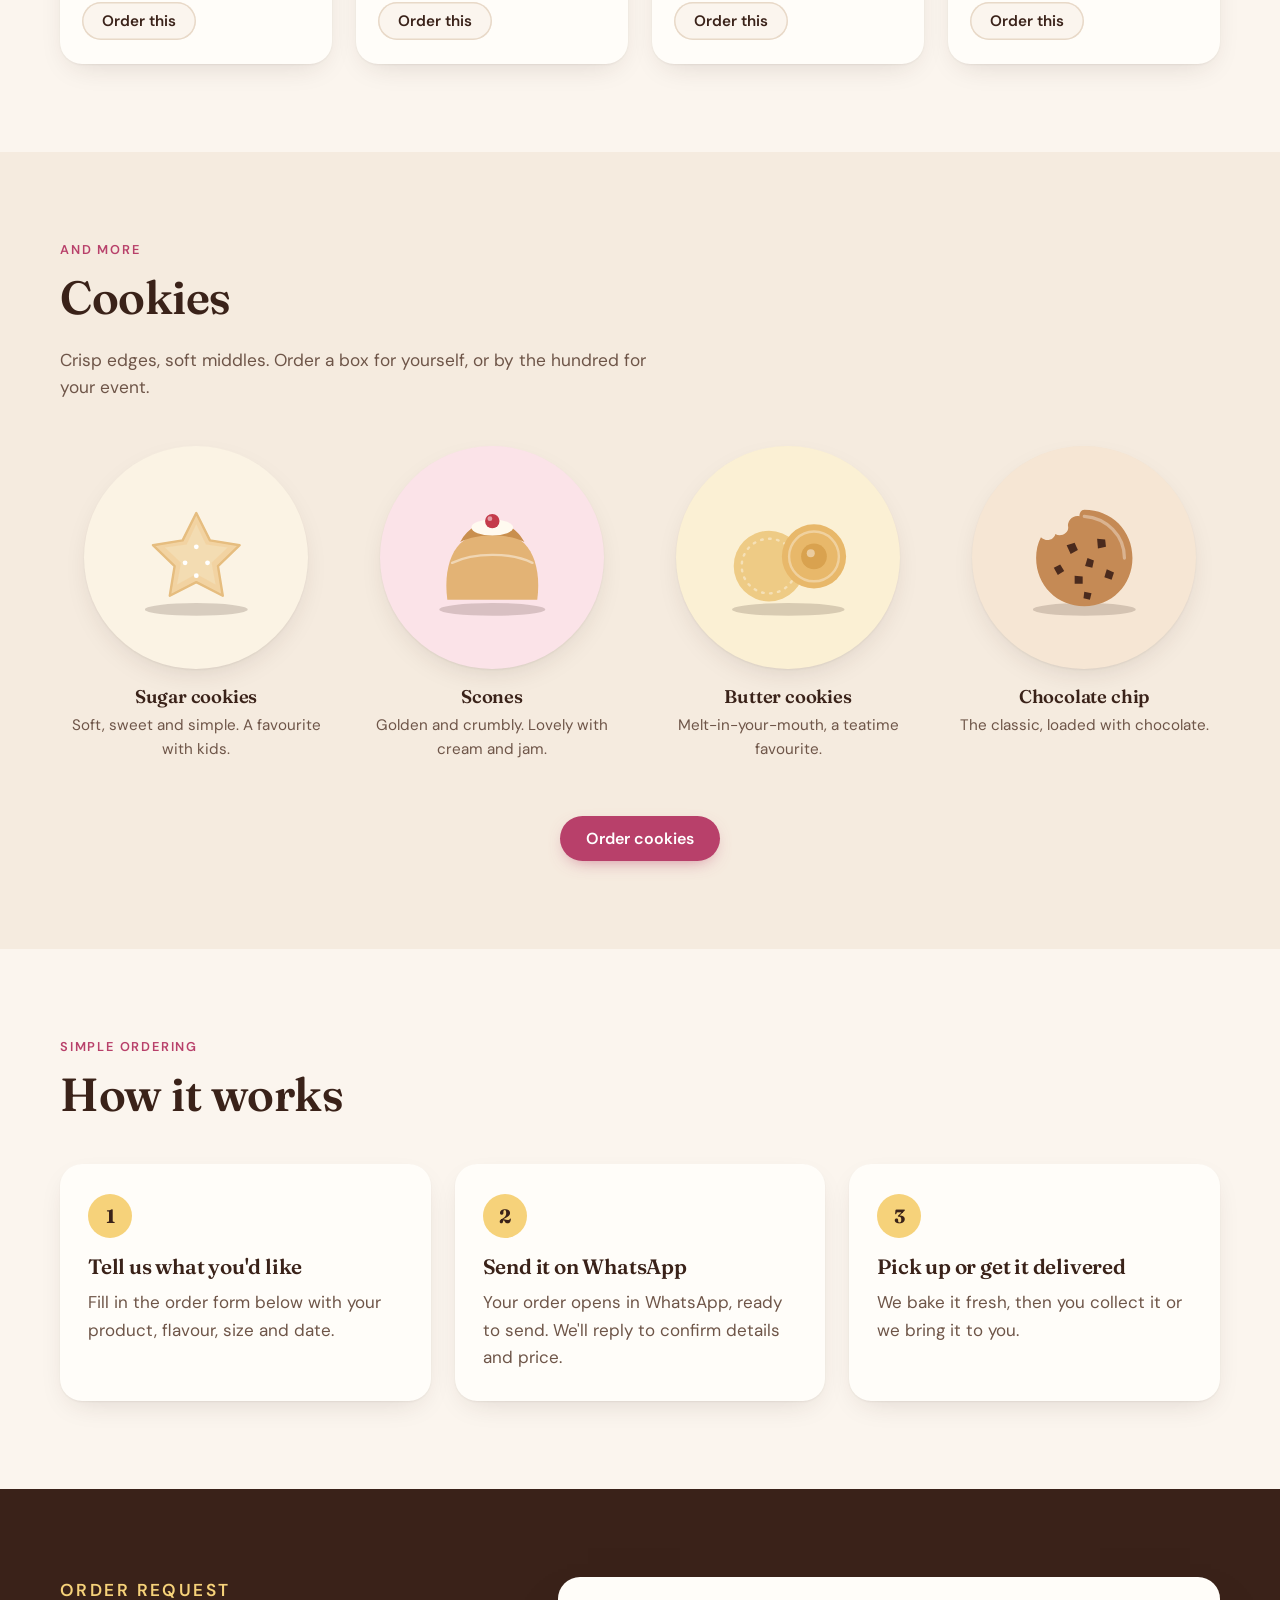
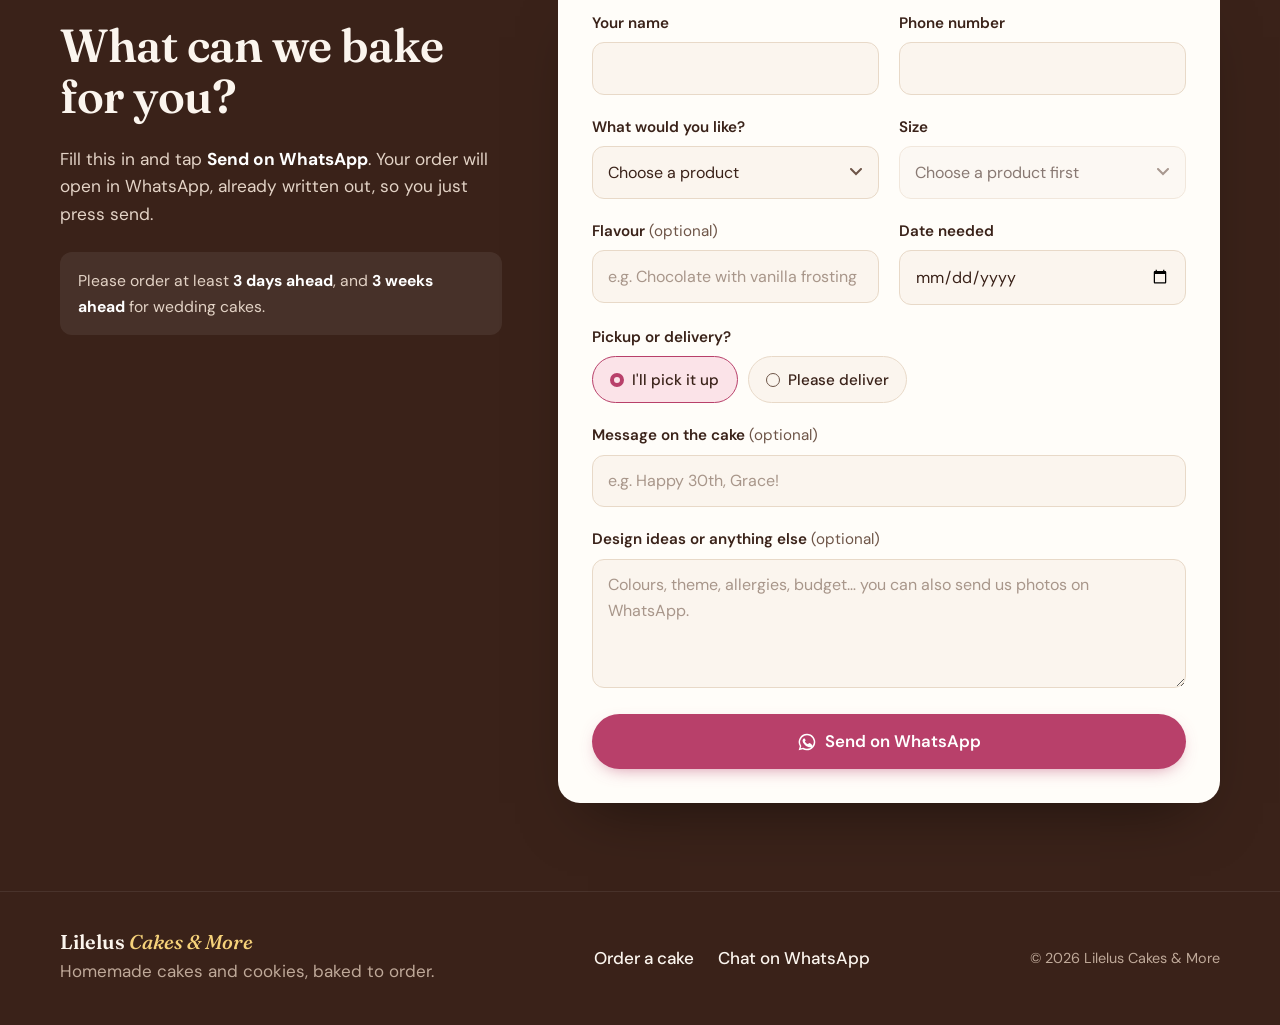
==== commit 800c9352: "Use the jungle birthday cake photo as the hero image Replace the cake drawing in the hero circle wit" ====
--- a/index.html
+++ b/index.html
@@ -154,7 +154,7 @@
         </div>
         <div class="hero-art" aria-hidden="true">
           <div class="hero-plate">
-            <svg class="ill" style="--c1:#e58aa6;--c2:#f6d27a;--c3:#8fb6a0"><use href="#ill-celebration"/></svg>
+            <img src="images/jungle-cake.webp" alt="">
           </div>
           <div class="hero-chip hero-chip-a">
             <svg class="ill" style="--c1:#b97a4a;--c2:#4a2a1d"><use href="#ill-cookie"/></svg>
--- a/styles.css
+++ b/styles.css
@@ -154,6 +154,9 @@
   box-shadow: var(--shadow);
 }
 .hero-plate .ill { width: 74%; height: auto; aspect-ratio: 200 / 170; color: var(--ink); }
+/* A real photo in the hero fills the whole circle */
+.hero-plate:has(img) { overflow: hidden; }
+.hero-plate img { width: 100%; height: 100%; object-fit: cover; object-position: center 35%; }
 .hero-chip {
   position: absolute;
   width: 32%; aspect-ratio: 1;
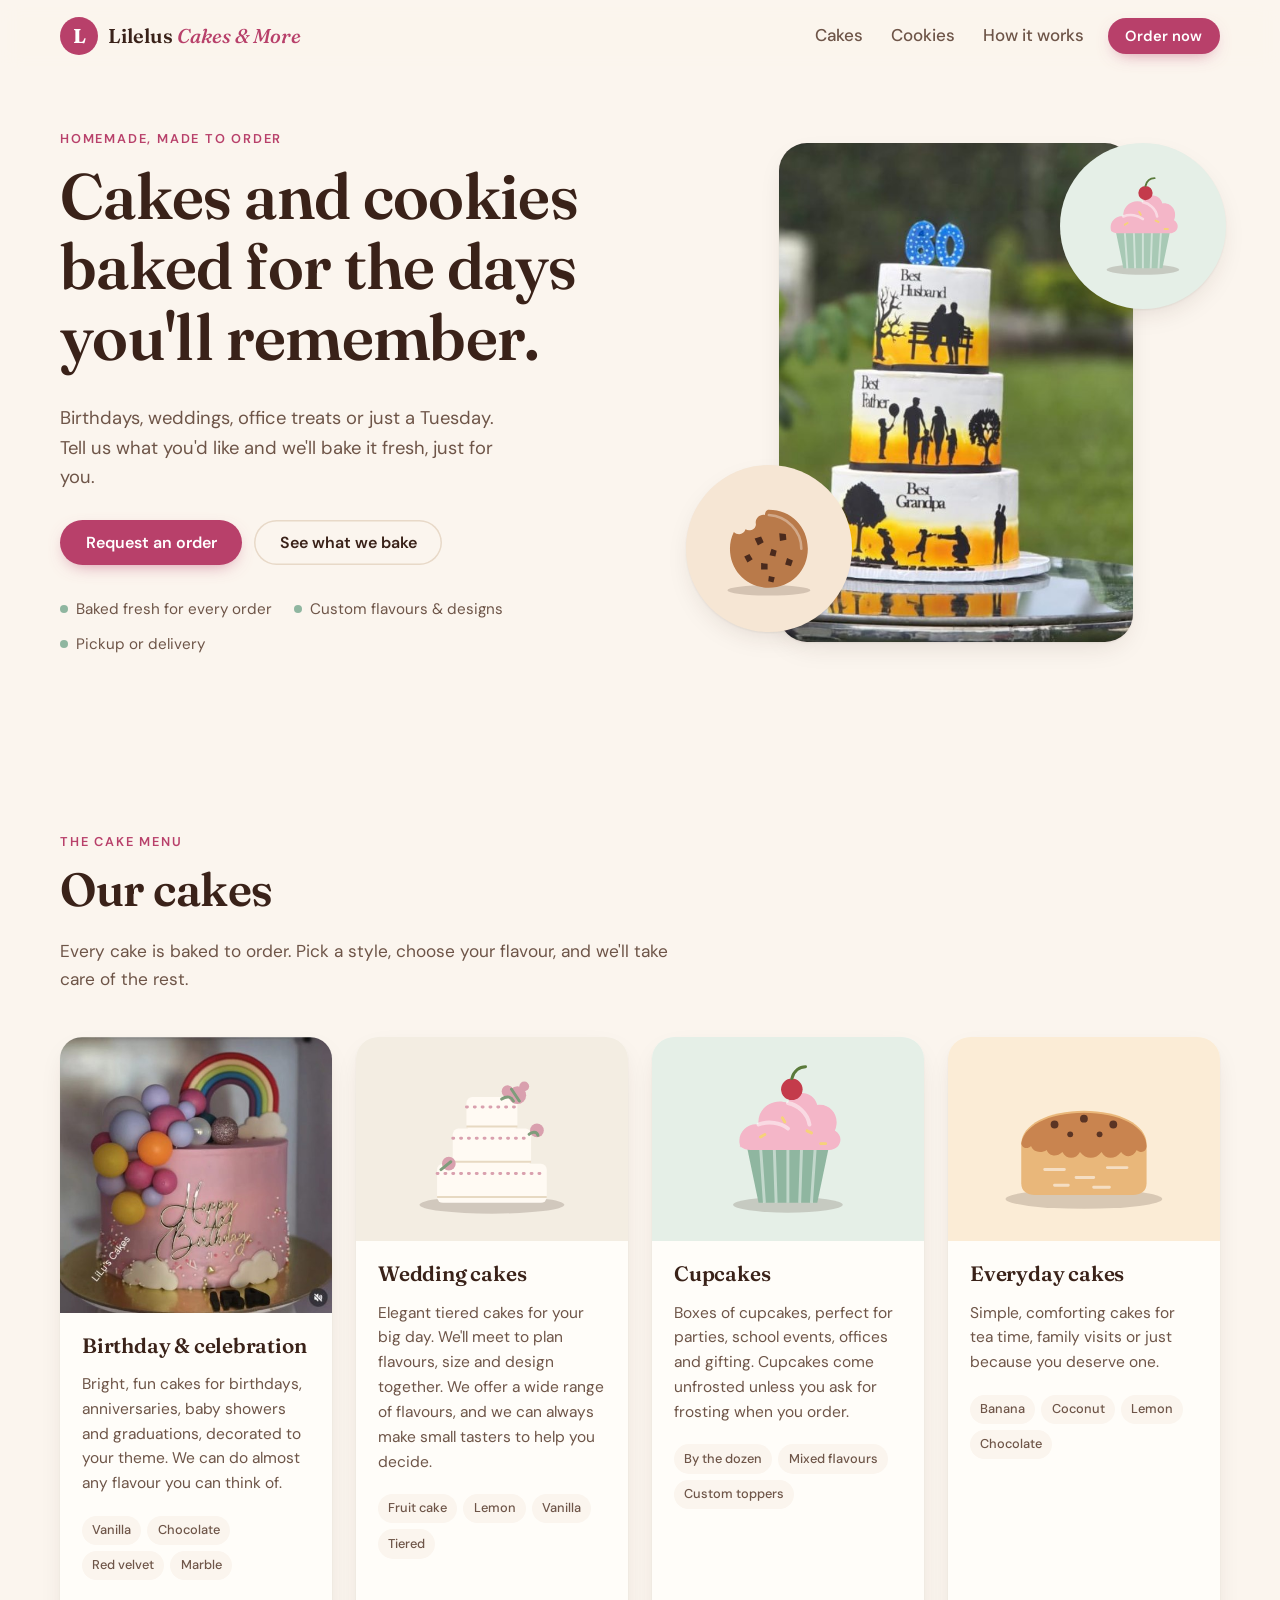
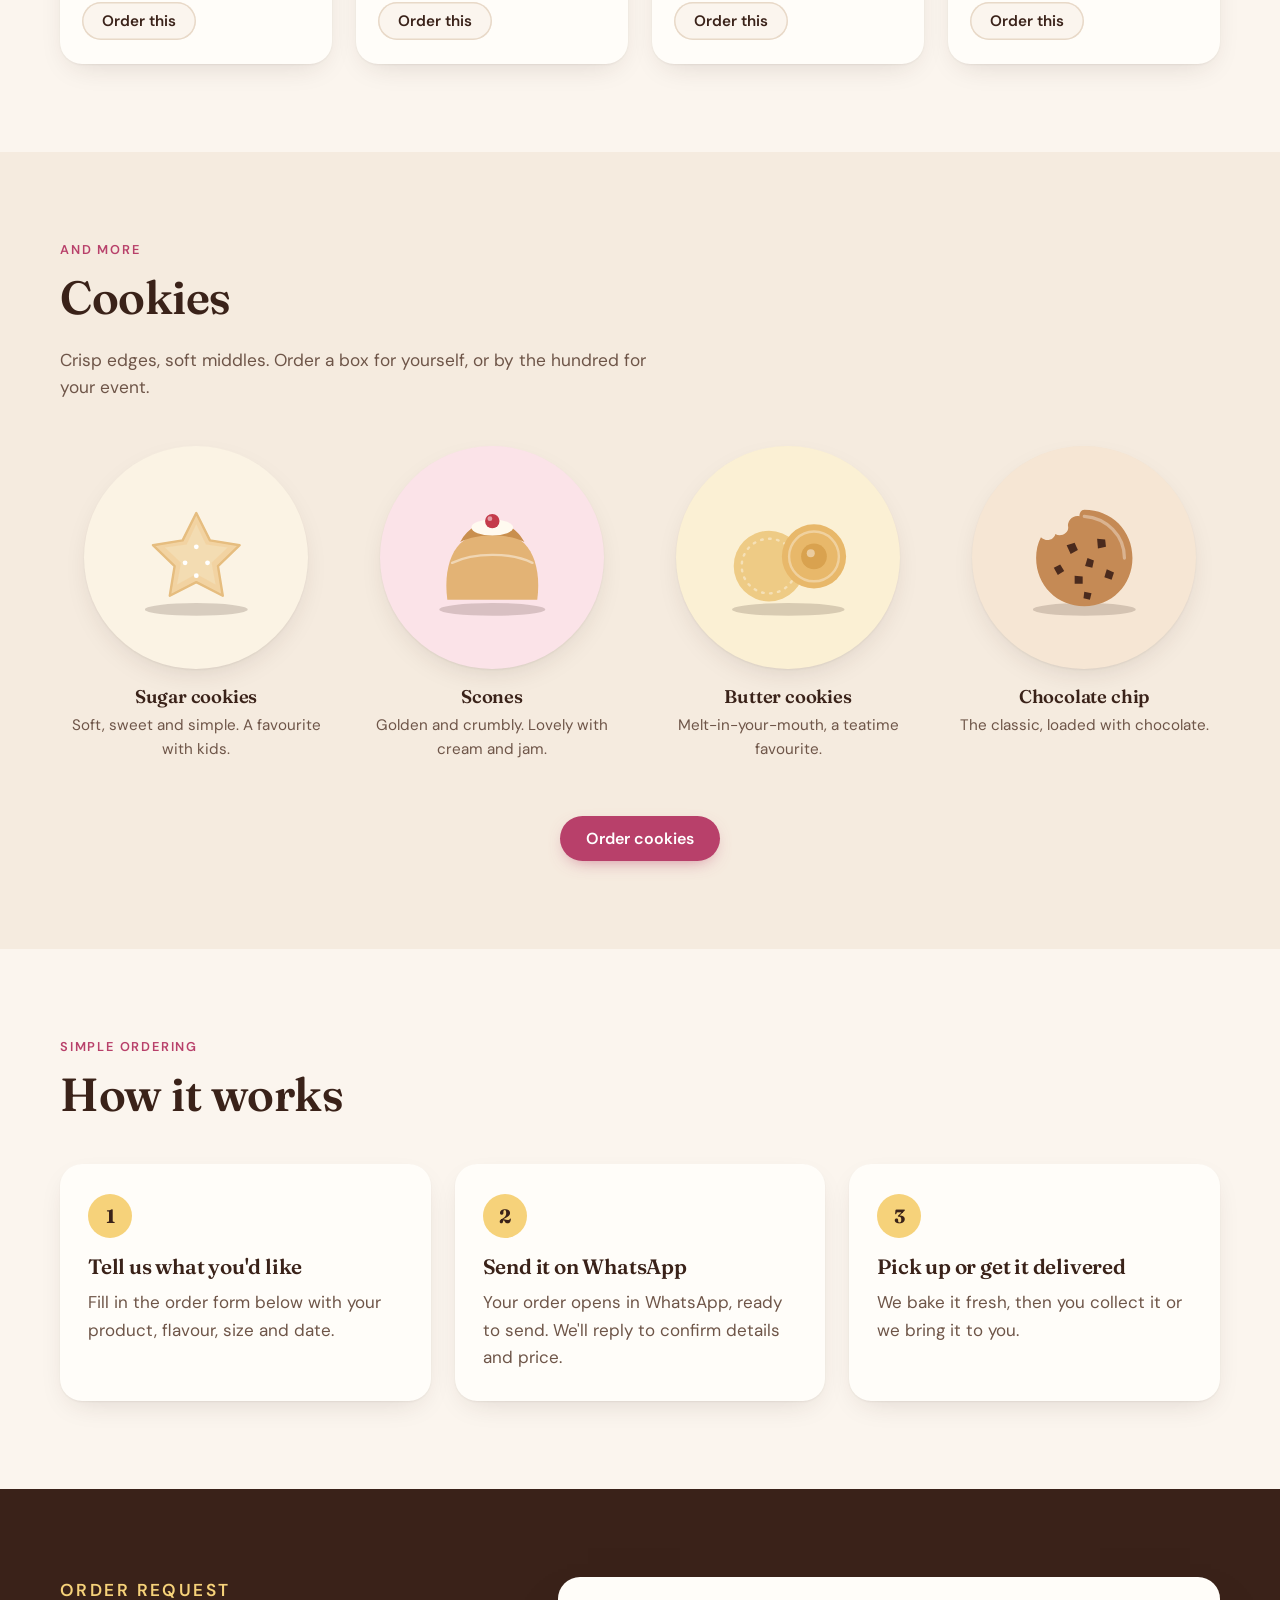
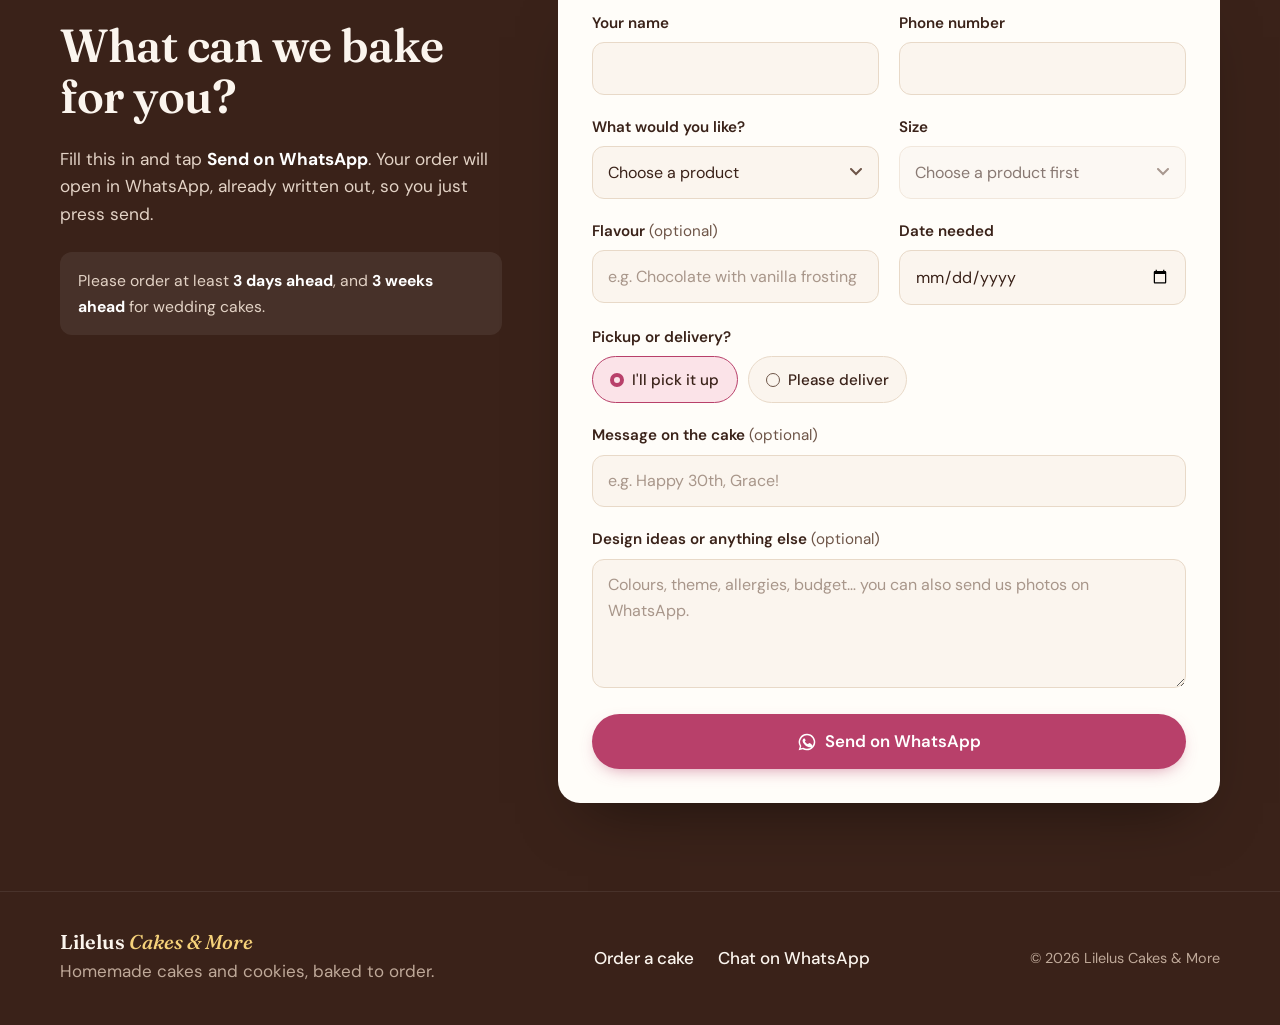
==== commit 30c0d763: "Swap the hero photo for the tiered 60th birthday cake Replace the jungle cake hero photo with a thre" ====
--- a/index.html
+++ b/index.html
@@ -154,7 +154,7 @@
         </div>
         <div class="hero-art" aria-hidden="true">
           <div class="hero-plate">
-            <img src="images/jungle-cake.webp" alt="">
+            <img src="images/tiered-celebration-cake.jpg" alt="">
           </div>
           <div class="hero-chip hero-chip-a">
             <svg class="ill" style="--c1:#b97a4a;--c2:#4a2a1d"><use href="#ill-cookie"/></svg>
--- a/styles.css
+++ b/styles.css
@@ -154,9 +154,9 @@
   box-shadow: var(--shadow);
 }
 .hero-plate .ill { width: 74%; height: auto; aspect-ratio: 200 / 170; color: var(--ink); }
-/* A real photo in the hero fills the whole circle */
-.hero-plate:has(img) { overflow: hidden; }
-.hero-plate img { width: 100%; height: 100%; object-fit: cover; object-position: center 35%; }
+/* A real photo in the hero sits in a tall rounded frame so the whole cake shows */
+.hero-plate:has(img) { overflow: hidden; inset: 2% 16%; border-radius: 28px; }
+.hero-plate img { width: 100%; height: 100%; object-fit: cover; object-position: center; }
 .hero-chip {
   position: absolute;
   width: 32%; aspect-ratio: 1;
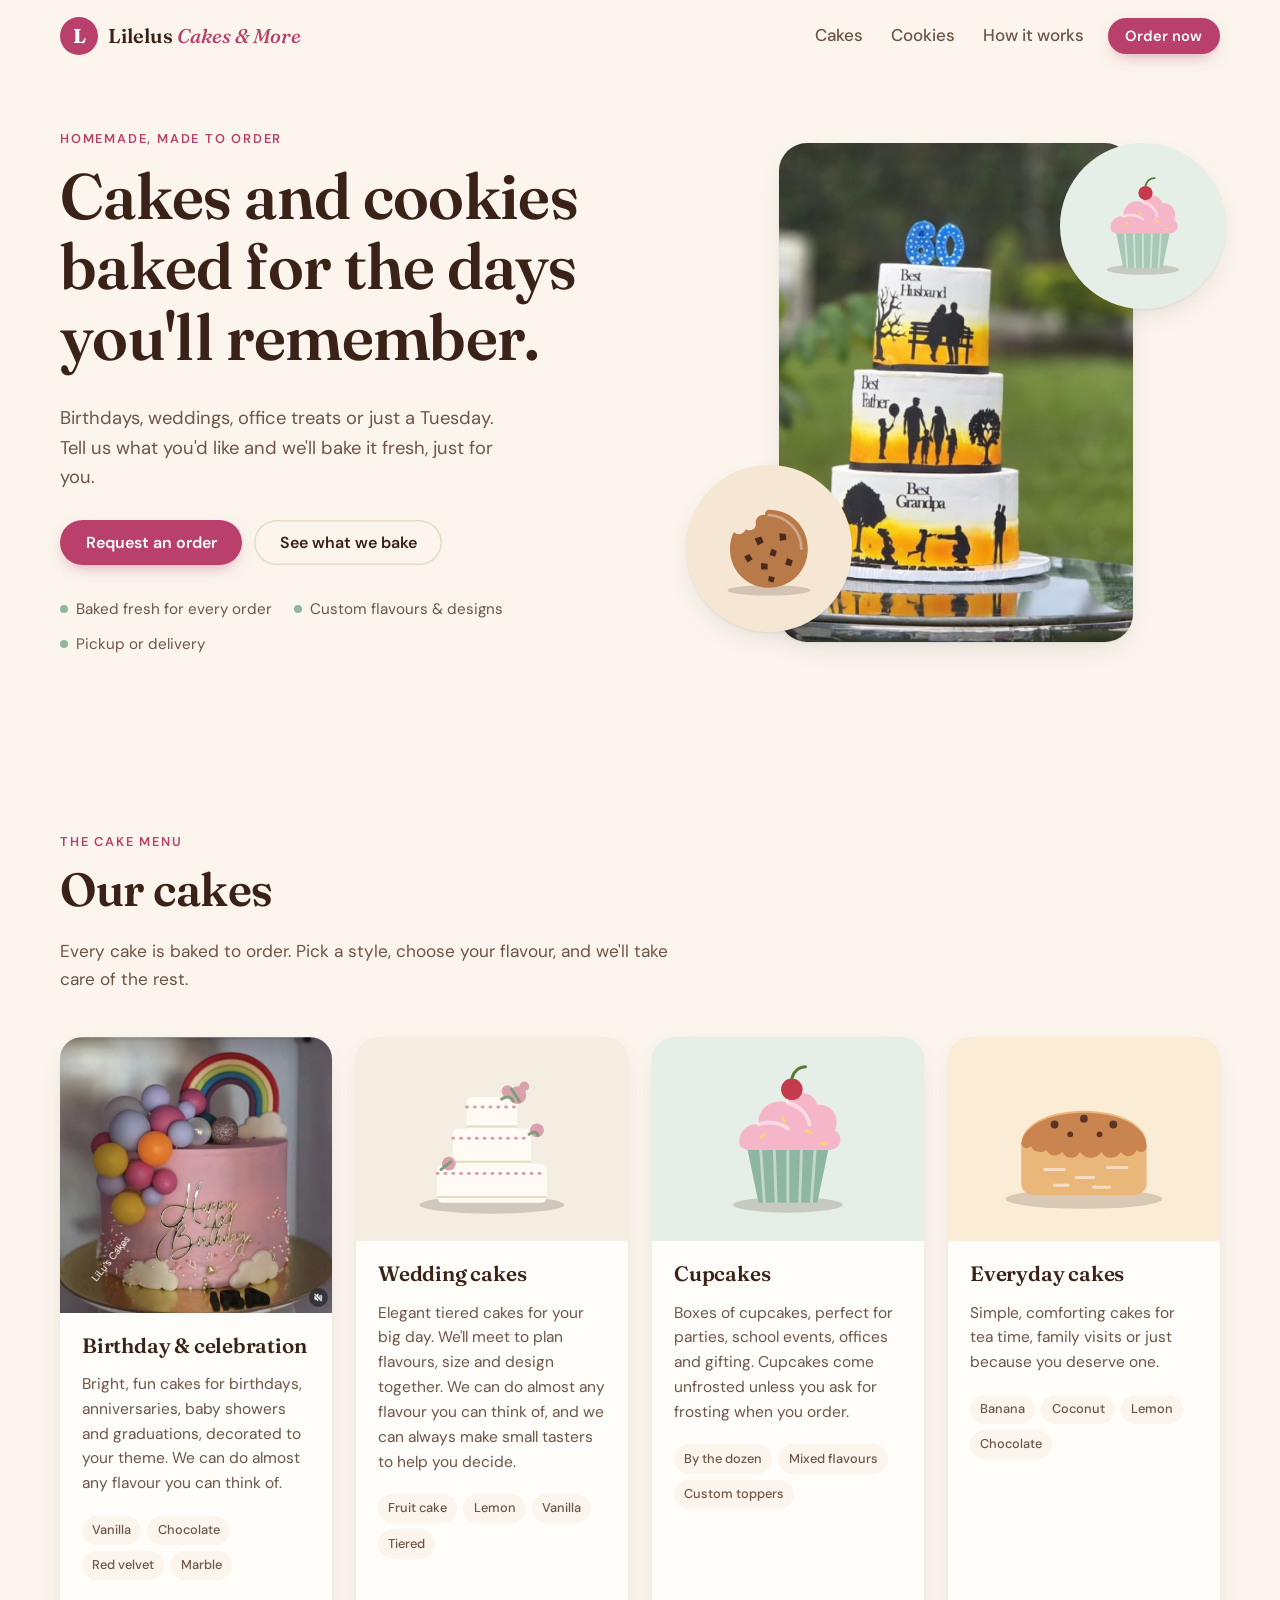
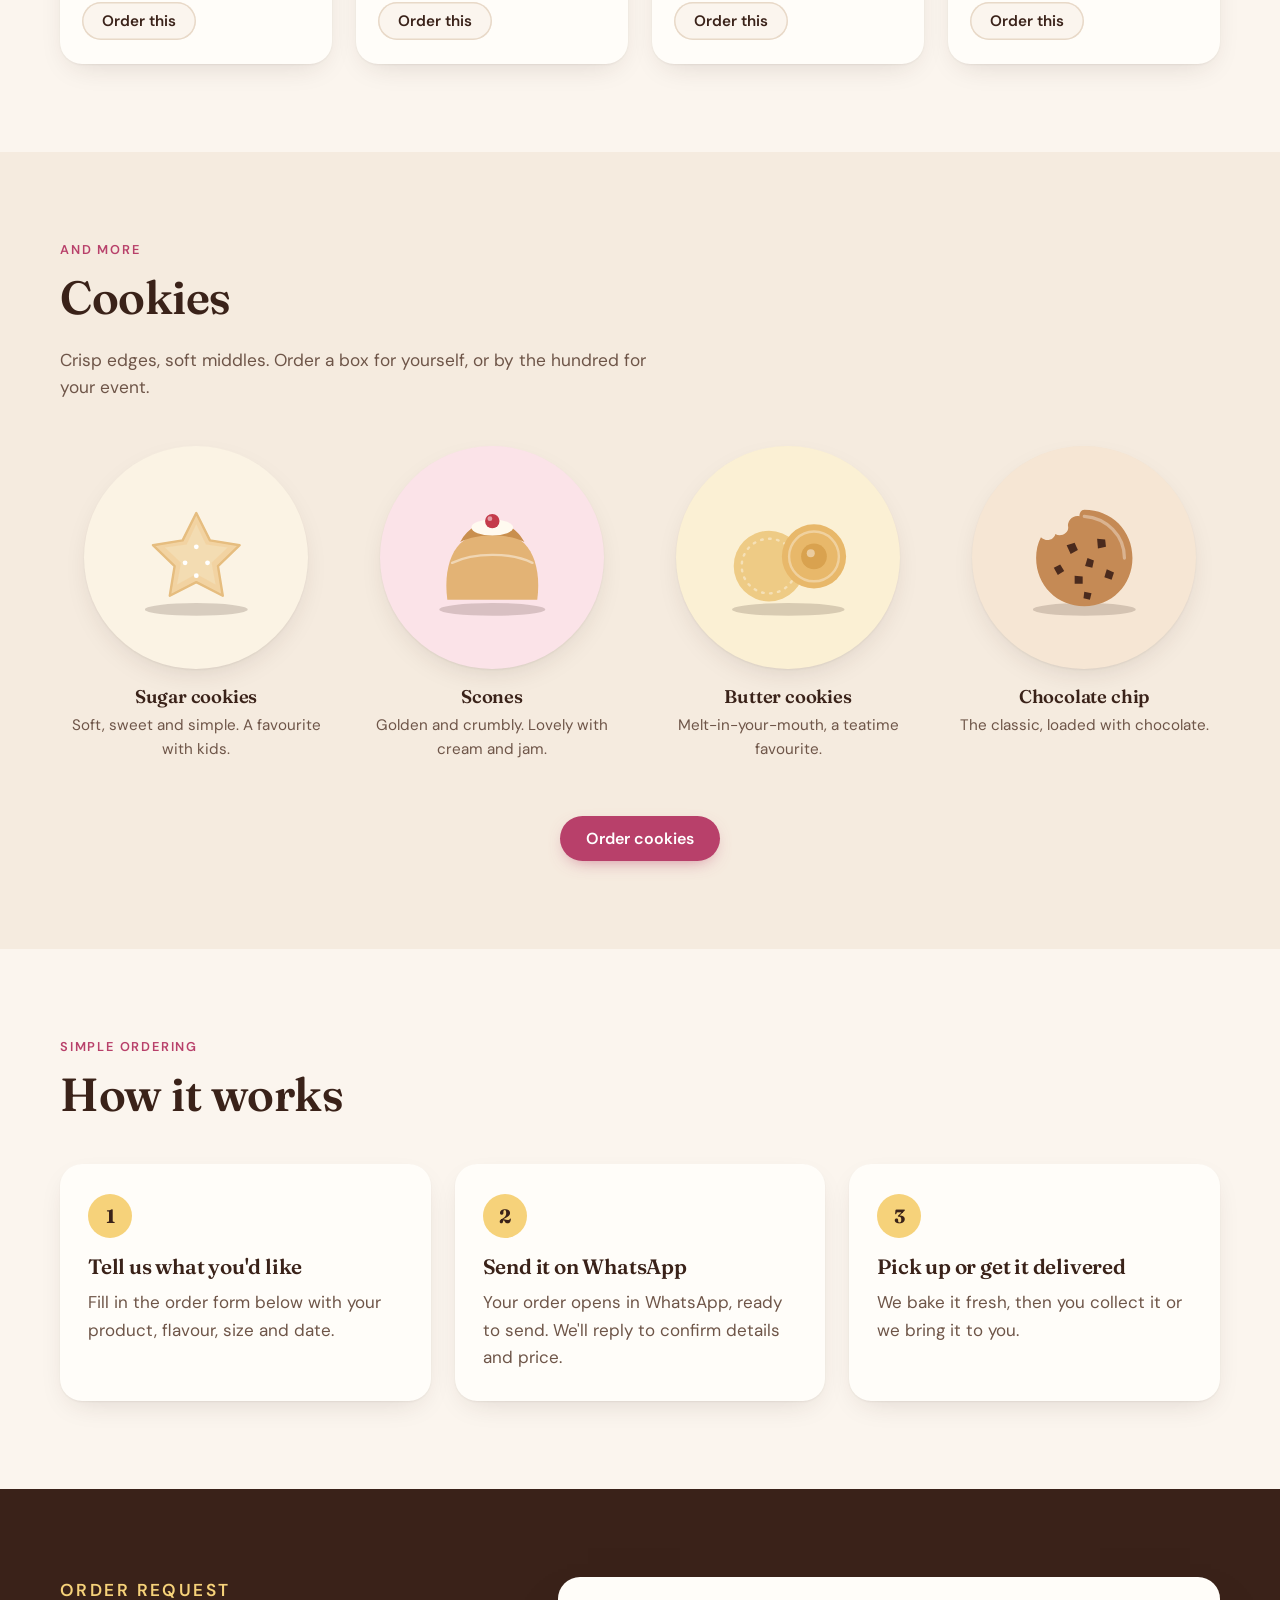
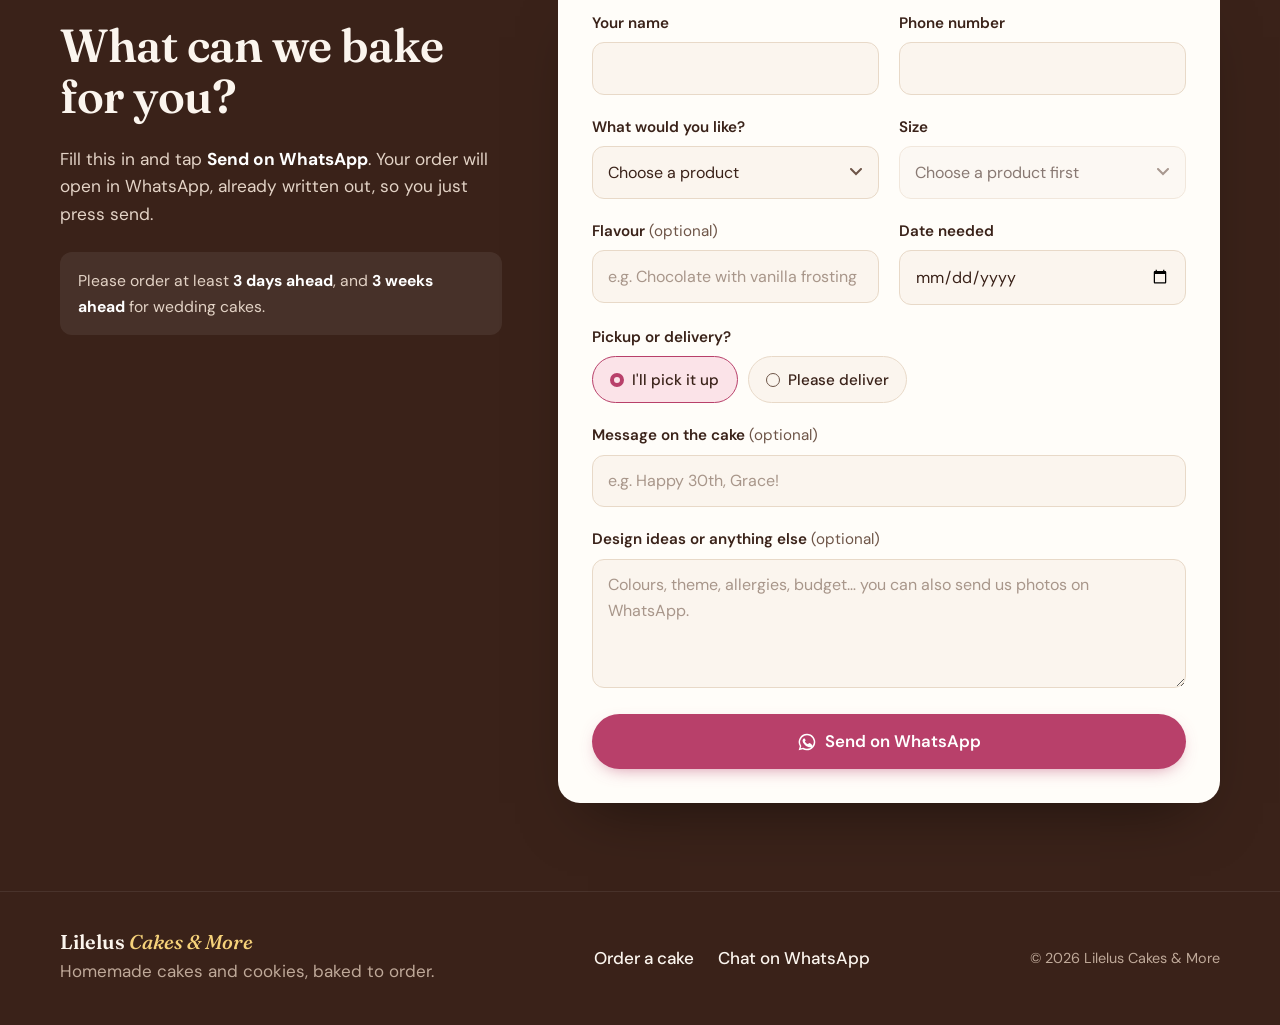
==== commit 1d3178d5: "Tell wedding customers we can do almost any flavour Match the Birthday & celebration card: the Weddi" ====
--- a/index.html
+++ b/index.html
@@ -194,7 +194,7 @@
             </div>
             <div class="card-body">
               <h3>Wedding cakes</h3>
-              <p>Elegant tiered cakes for your big day. We'll meet to plan flavours, size and design together. We offer a wide range of flavours, and we can always make small tasters to help you decide.</p>
+              <p>Elegant tiered cakes for your big day. We'll meet to plan flavours, size and design together. We can do almost any flavour you can think of, and we can always make small tasters to help you decide.</p>
               <ul class="tags"><li>Fruit cake</li><li>Lemon</li><li>Vanilla</li><li>Tiered</li></ul>
               <button class="btn btn-card" data-product="Wedding cake">Order this</button>
             </div>
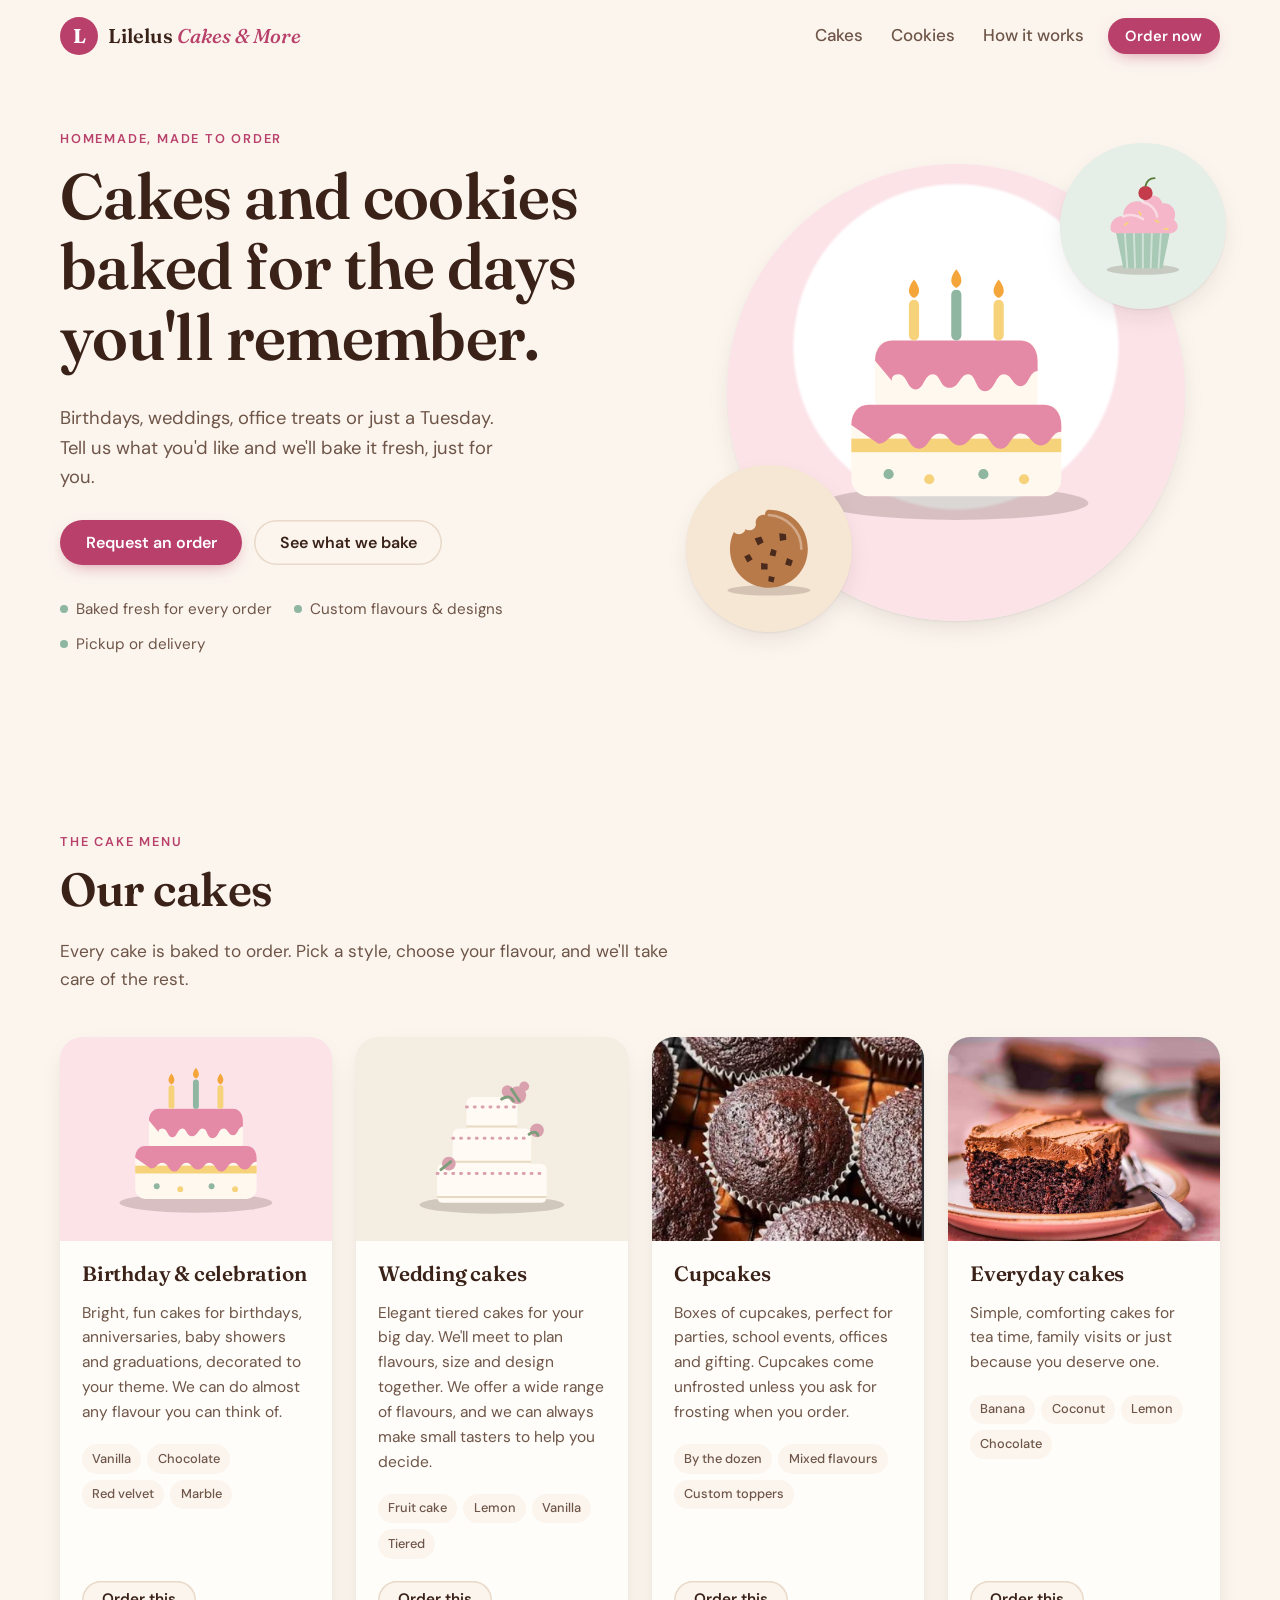
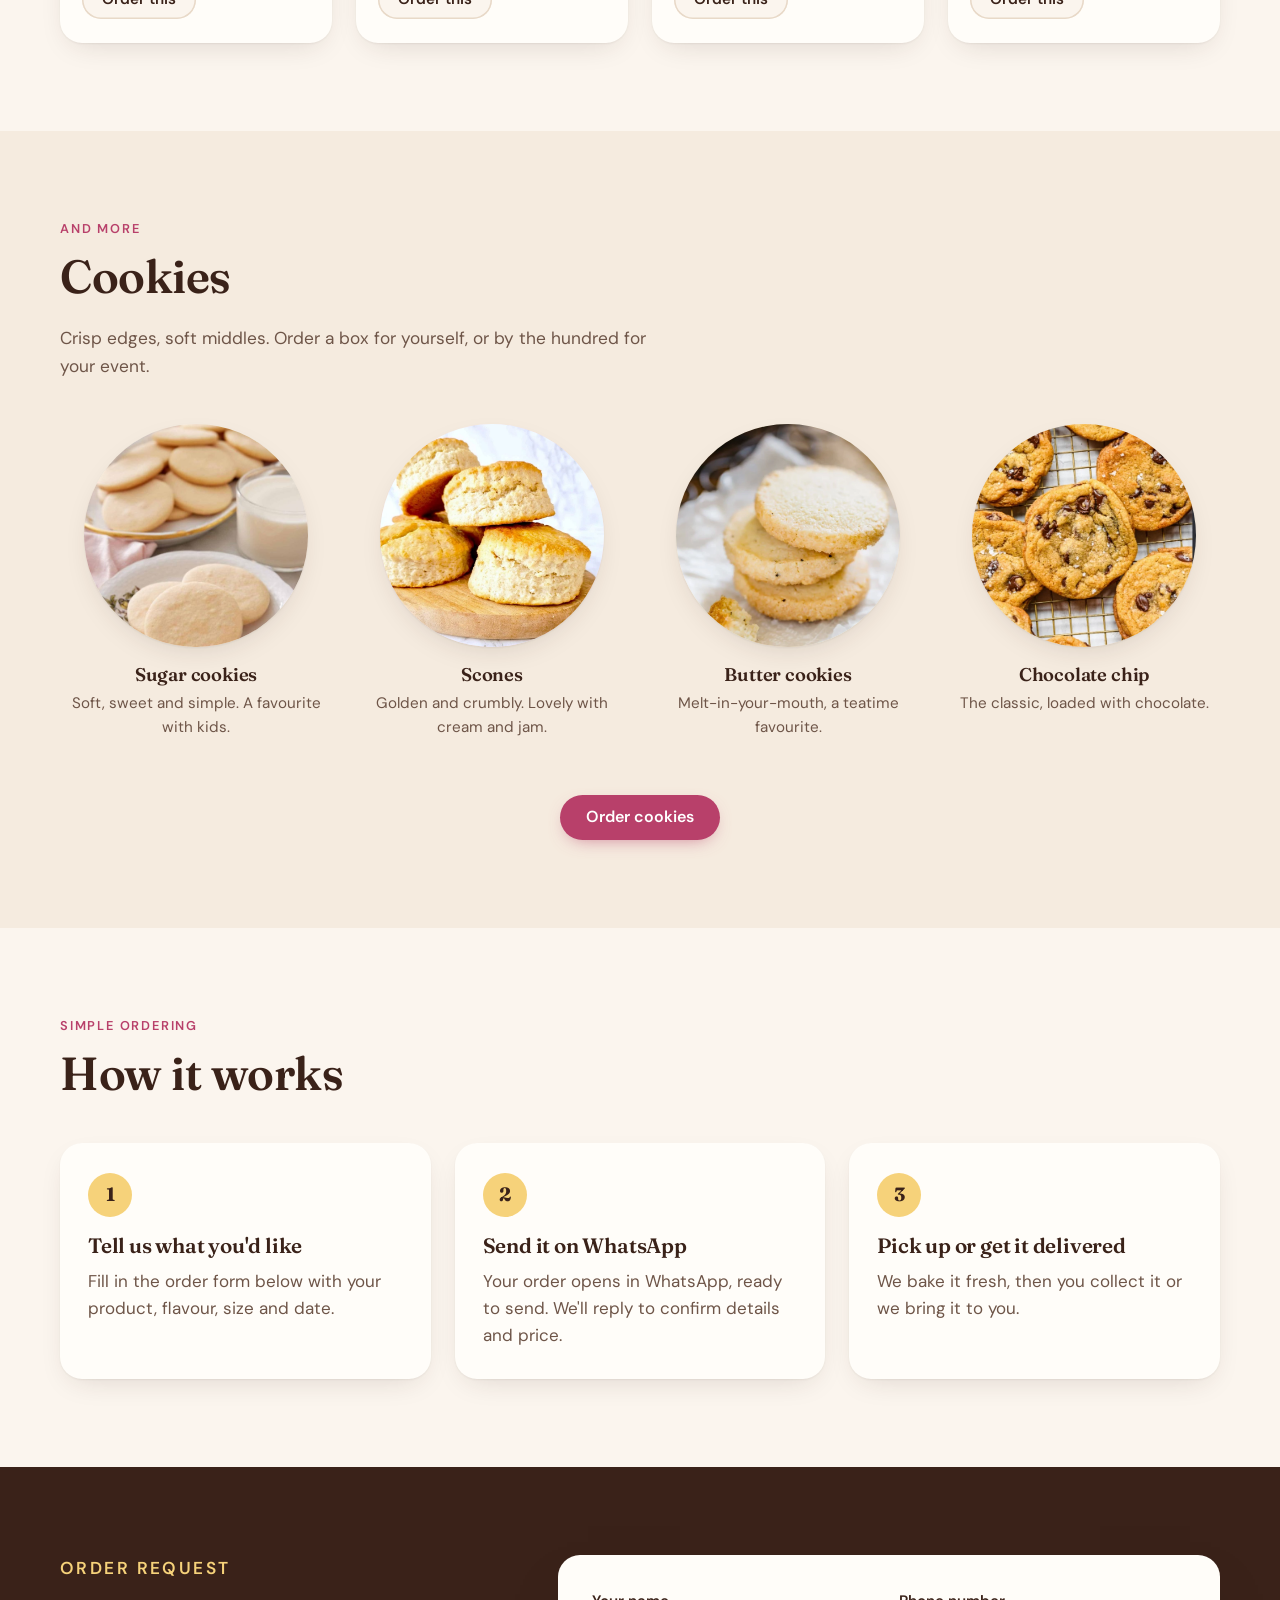
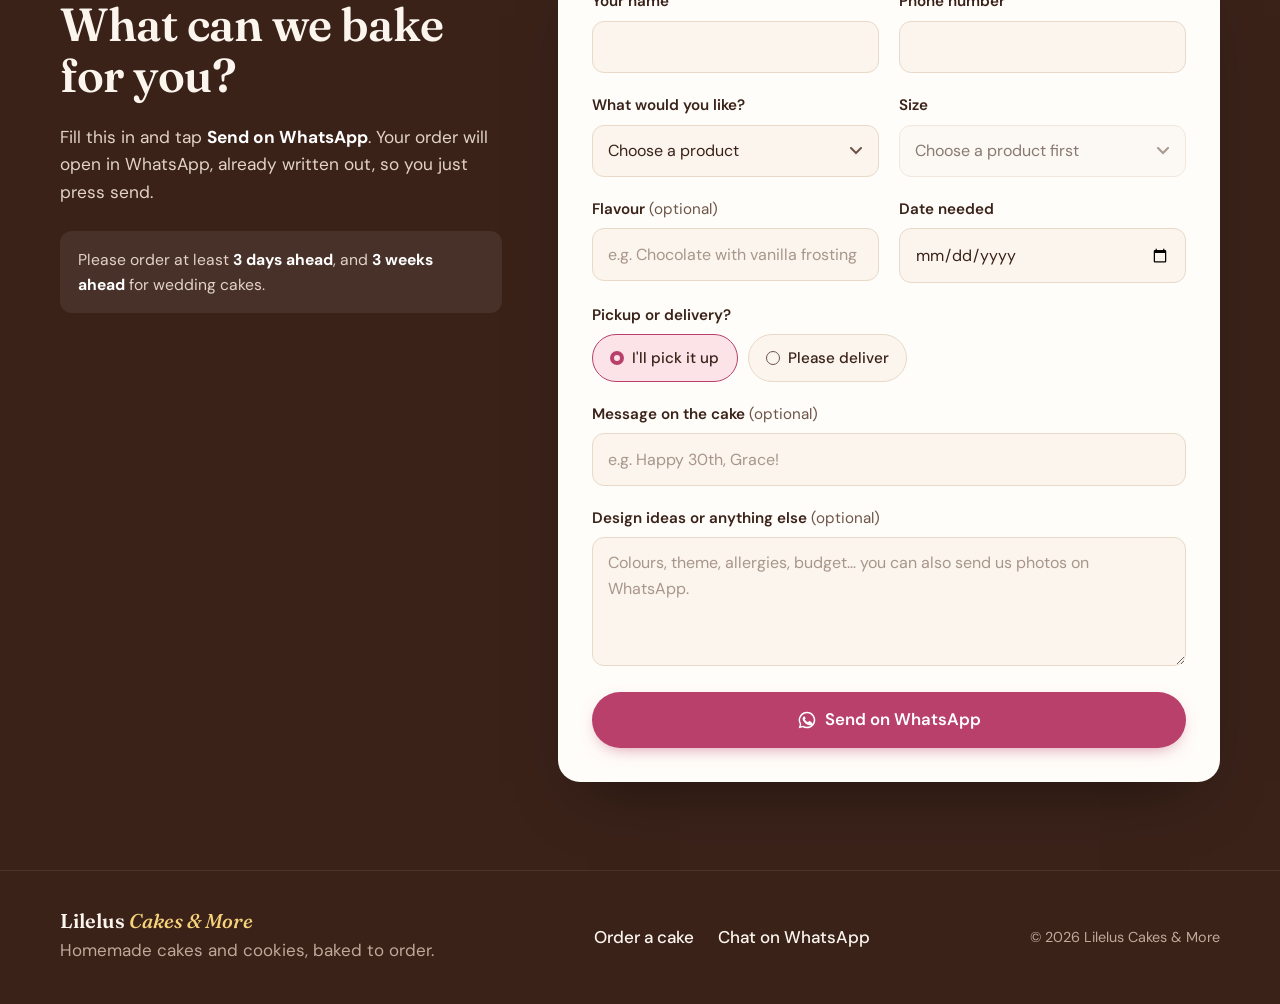
==== commit 79625b87: "Use real photos on the cookie, cupcake and everyday cake cards Replaces the drawings on all four coo" ====
--- a/index.html
+++ b/index.html
@@ -154,7 +154,7 @@
         </div>
         <div class="hero-art" aria-hidden="true">
           <div class="hero-plate">
-            <img src="images/tiered-celebration-cake.jpg" alt="">
+            <svg class="ill" style="--c1:#e58aa6;--c2:#f6d27a;--c3:#8fb6a0"><use href="#ill-celebration"/></svg>
           </div>
           <div class="hero-chip hero-chip-a">
             <svg class="ill" style="--c1:#b97a4a;--c2:#4a2a1d"><use href="#ill-cookie"/></svg>
@@ -178,7 +178,7 @@
         <div class="grid grid-cakes">
           <article class="card reveal">
             <div class="card-media" style="--bg:#fbe3e8">
-              <img src="images/birthday-cake.jpg" alt="Pink birthday cake with a rainbow topper, colourful balls, white clouds and a gold Happy Birthday sign">
+              <svg class="ill" style="--c1:#e58aa6;--c2:#f6d27a;--c3:#8fb6a0"><use href="#ill-celebration"/></svg>
             </div>
             <div class="card-body">
               <h3>Birthday &amp; celebration</h3>
@@ -194,7 +194,7 @@
             </div>
             <div class="card-body">
               <h3>Wedding cakes</h3>
-              <p>Elegant tiered cakes for your big day. We'll meet to plan flavours, size and design together. We can do almost any flavour you can think of, and we can always make small tasters to help you decide.</p>
+              <p>Elegant tiered cakes for your big day. We'll meet to plan flavours, size and design together. We offer a wide range of flavours, and we can always make small tasters to help you decide.</p>
               <ul class="tags"><li>Fruit cake</li><li>Lemon</li><li>Vanilla</li><li>Tiered</li></ul>
               <button class="btn btn-card" data-product="Wedding cake">Order this</button>
             </div>
@@ -202,7 +202,7 @@
 
           <article class="card reveal">
             <div class="card-media" style="--bg:#e5efe7">
-              <svg class="ill" style="--c1:#f4b6c8;--c2:#8fb6a0;--c3:#f6d27a"><use href="#ill-cupcake"/></svg>
+              <img src="images/chocolate-cupcakes.webp" alt="Chocolate cupcakes in white paper cases on a cooling rack">
             </div>
             <div class="card-body">
               <h3>Cupcakes</h3>
@@ -214,7 +214,7 @@
 
           <article class="card reveal">
             <div class="card-media" style="--bg:#fbecd6">
-              <svg class="ill" style="--c1:#c9844f;--c2:#e9b77a;--c3:#5a3424"><use href="#ill-everyday"/></svg>
+              <img src="images/chocolate-everyday-cake.jpg" alt="A slice of chocolate cake with chocolate frosting on a plate">
             </div>
             <div class="card-body">
               <h3>Everyday cakes</h3>
@@ -239,28 +239,28 @@
         <div class="grid grid-cookies">
           <article class="mini reveal">
             <div class="mini-media" style="--bg:#fbf3e4">
-              <svg class="ill" style="--c1:#f3dcb2"><use href="#ill-sugar"/></svg>
+              <img src="images/sugar-cookies.jpg" alt="Round sugar cookies on a plate with a glass of milk">
             </div>
             <h3>Sugar cookies</h3>
             <p>Soft, sweet and simple. A favourite with kids.</p>
           </article>
           <article class="mini reveal">
             <div class="mini-media" style="--bg:#fbe3e8">
-              <svg class="ill" style="--c1:#e3b375;--c2:#c98f4e"><use href="#ill-scone"/></svg>
+              <img src="images/scones.jpg" alt="A pile of golden scones on a wooden board">
             </div>
             <h3>Scones</h3>
             <p>Golden and crumbly. Lovely with cream and jam.</p>
           </article>
           <article class="mini reveal">
             <div class="mini-media" style="--bg:#fbf0d4">
-              <svg class="ill" style="--c1:#eecb85;--c2:#e8b86a;--c3:#d9a24f"><use href="#ill-butter"/></svg>
+              <img src="images/butter-cookies.webp" alt="A stack of round butter cookies on a plate">
             </div>
             <h3>Butter cookies</h3>
             <p>Melt-in-your-mouth, a teatime favourite.</p>
           </article>
           <article class="mini reveal">
             <div class="mini-media" style="--bg:#f6e6d4">
-              <svg class="ill" style="--c1:#c58a55;--c2:#4a2a1d"><use href="#ill-cookie"/></svg>
+              <img src="images/chocolate-chip-cookies.webp" alt="Chocolate chip cookies sprinkled with sea salt on a cooling rack">
             </div>
             <h3>Chocolate chip</h3>
             <p>The classic, loaded with chocolate.</p>
--- a/styles.css
+++ b/styles.css
@@ -154,9 +154,6 @@
   box-shadow: var(--shadow);
 }
 .hero-plate .ill { width: 74%; height: auto; aspect-ratio: 200 / 170; color: var(--ink); }
-/* A real photo in the hero sits in a tall rounded frame so the whole cake shows */
-.hero-plate:has(img) { overflow: hidden; inset: 2% 16%; border-radius: 28px; }
-.hero-plate img { width: 100%; height: 100%; object-fit: cover; object-position: center; }
 .hero-chip {
   position: absolute;
   width: 32%; aspect-ratio: 1;
@@ -202,7 +199,9 @@
 .card-media .ill, .mini-media .ill { width: 72%; height: auto; aspect-ratio: 200 / 170; transition: transform .35s ease; }
 .card:hover .card-media .ill { transform: scale(1.05) rotate(-2deg); }
 /* Real photos dropped into a card fill the frame */
-.card-media img, .mini-media img { width: 100%; height: 100%; object-fit: cover; }
+.card-media, .mini-media { position: relative; overflow: hidden; }
+/* Absolute so a tall photo can't stretch the frame taller than the drawings */
+.card-media img, .mini-media img { position: absolute; inset: 0; width: 100%; height: 100%; object-fit: cover; }
 
 .card-body { display: flex; flex-direction: column; gap: 4px; padding: 22px 22px 24px; flex: 1; }
 .card-body p { color: var(--ink-soft); font-size: .97rem; }
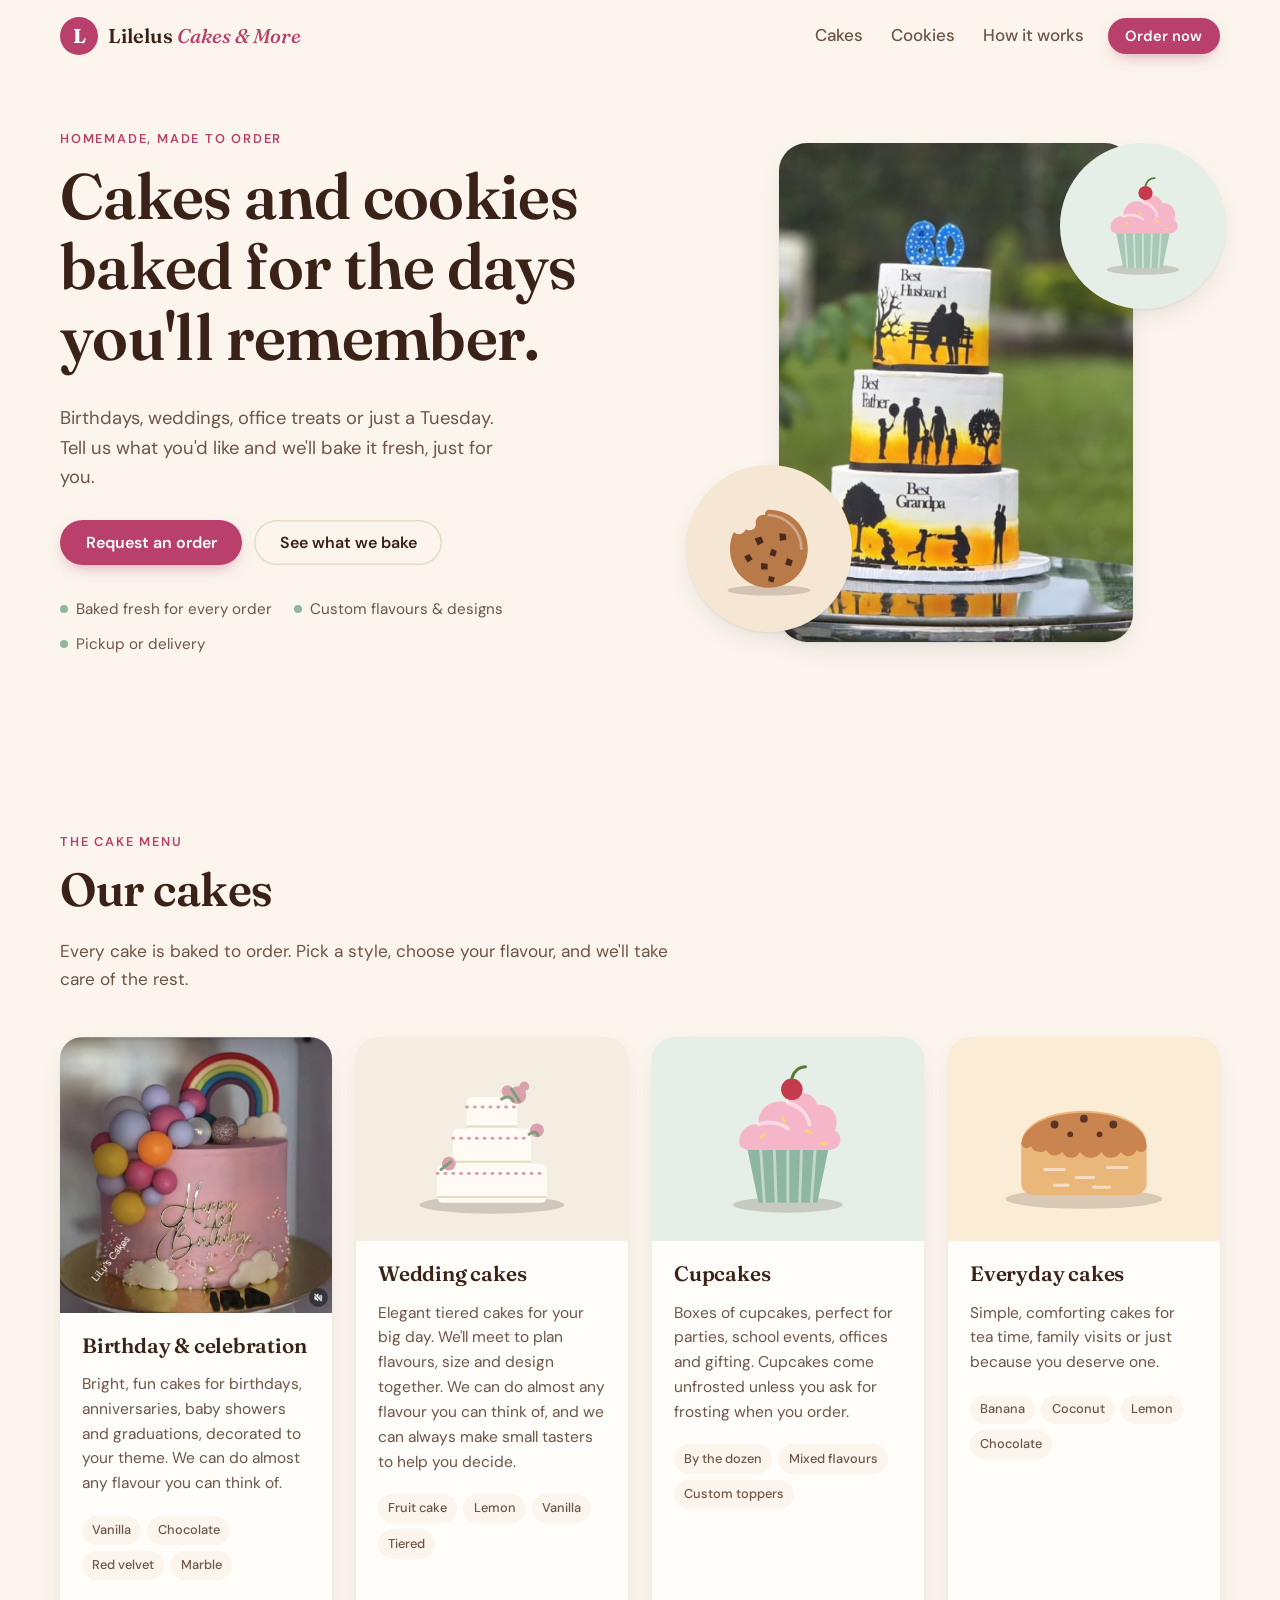
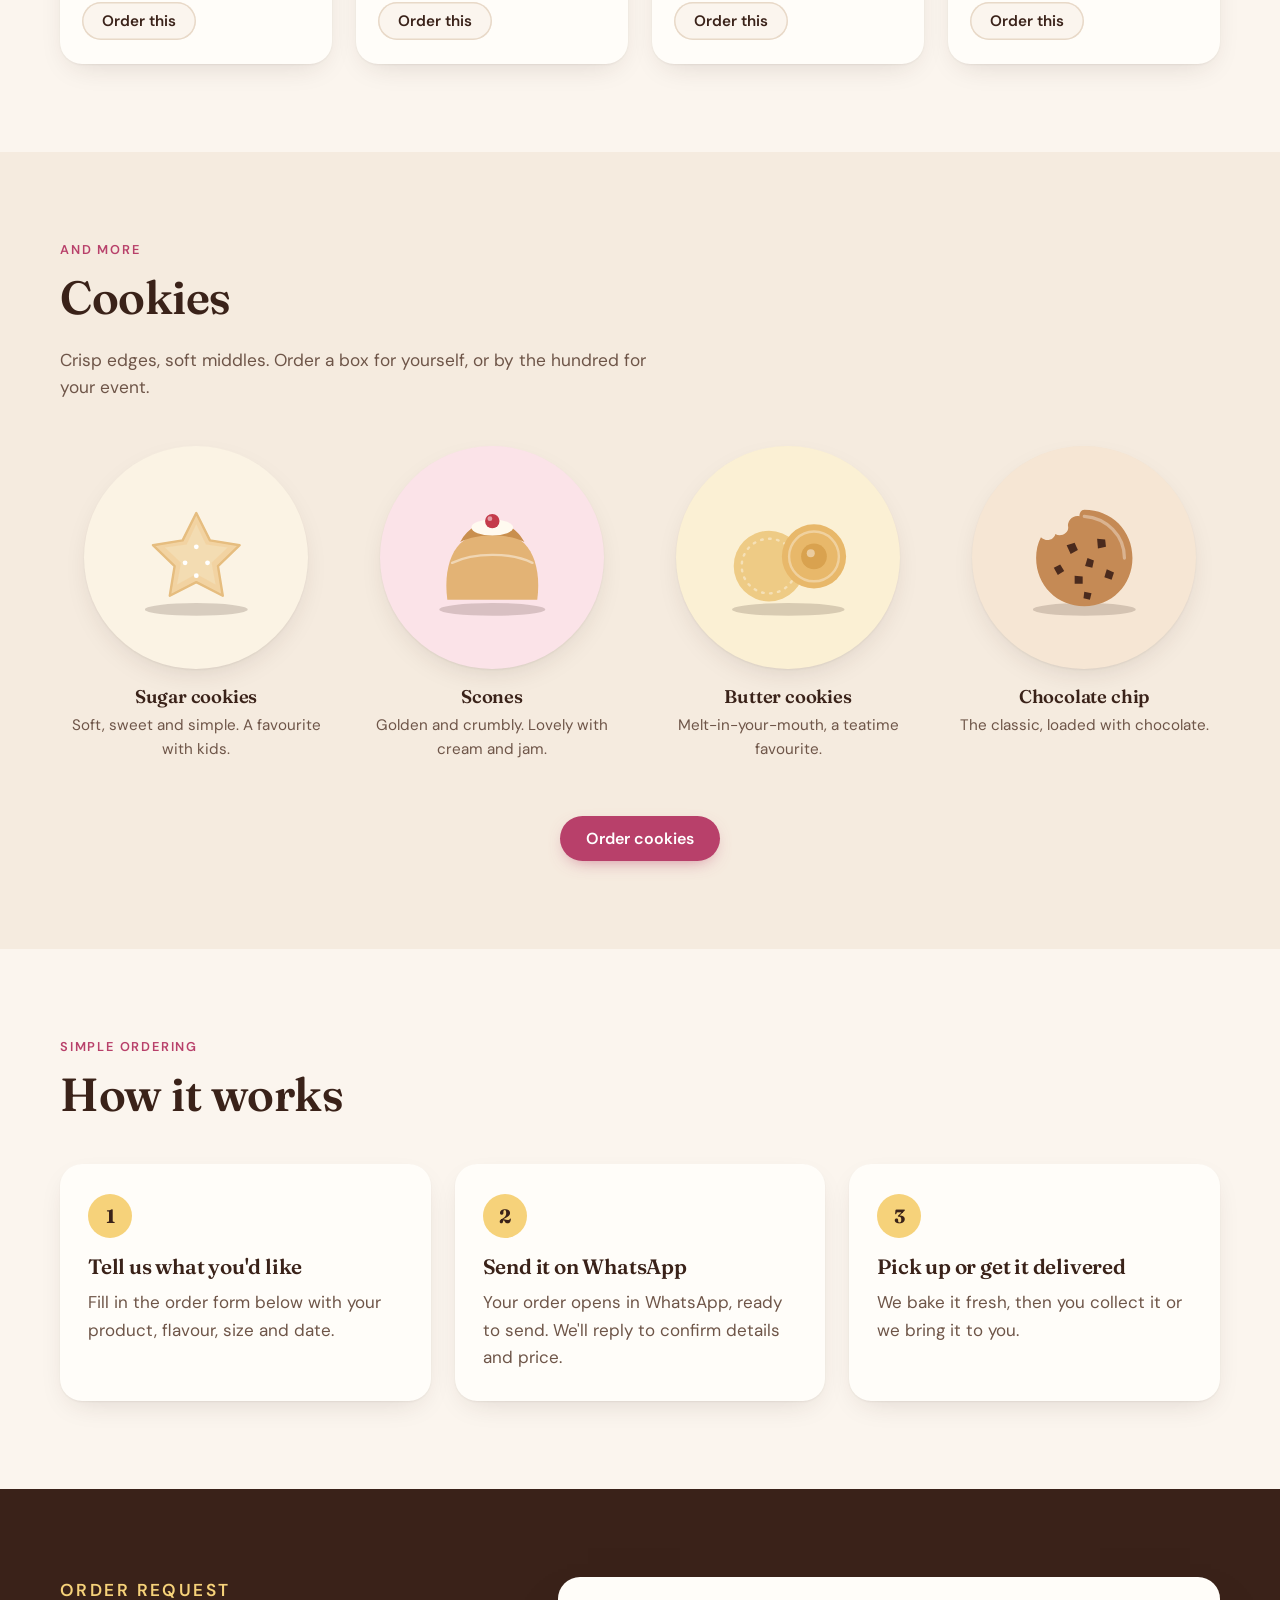
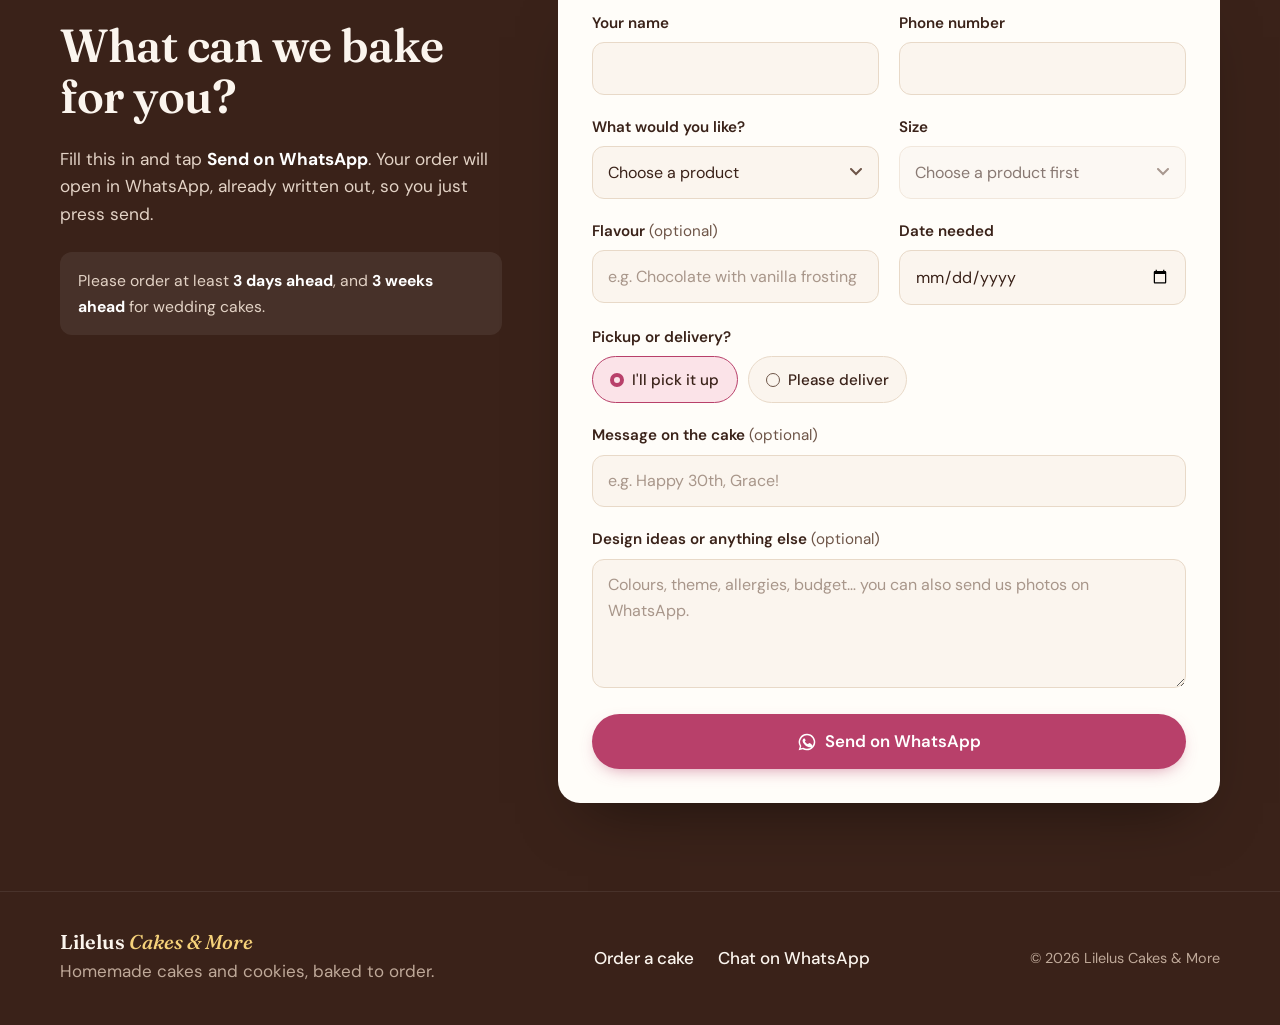
==== commit 814722c9: "Merge pull request #4 from sujjas/new-images Add real cake photos and update wedding wording" ====
--- a/index.html
+++ b/index.html
@@ -154,7 +154,7 @@
         </div>
         <div class="hero-art" aria-hidden="true">
           <div class="hero-plate">
-            <svg class="ill" style="--c1:#e58aa6;--c2:#f6d27a;--c3:#8fb6a0"><use href="#ill-celebration"/></svg>
+            <img src="images/tiered-celebration-cake.jpg" alt="">
           </div>
           <div class="hero-chip hero-chip-a">
             <svg class="ill" style="--c1:#b97a4a;--c2:#4a2a1d"><use href="#ill-cookie"/></svg>
@@ -178,7 +178,7 @@
         <div class="grid grid-cakes">
           <article class="card reveal">
             <div class="card-media" style="--bg:#fbe3e8">
-              <svg class="ill" style="--c1:#e58aa6;--c2:#f6d27a;--c3:#8fb6a0"><use href="#ill-celebration"/></svg>
+              <img src="images/birthday-cake.jpg" alt="Pink birthday cake with a rainbow topper, colourful balls, white clouds and a gold Happy Birthday sign">
             </div>
             <div class="card-body">
               <h3>Birthday &amp; celebration</h3>
@@ -194,7 +194,7 @@
             </div>
             <div class="card-body">
               <h3>Wedding cakes</h3>
-              <p>Elegant tiered cakes for your big day. We'll meet to plan flavours, size and design together. We offer a wide range of flavours, and we can always make small tasters to help you decide.</p>
+              <p>Elegant tiered cakes for your big day. We'll meet to plan flavours, size and design together. We can do almost any flavour you can think of, and we can always make small tasters to help you decide.</p>
               <ul class="tags"><li>Fruit cake</li><li>Lemon</li><li>Vanilla</li><li>Tiered</li></ul>
               <button class="btn btn-card" data-product="Wedding cake">Order this</button>
             </div>
@@ -202,7 +202,7 @@
 
           <article class="card reveal">
             <div class="card-media" style="--bg:#e5efe7">
-              <img src="images/chocolate-cupcakes.webp" alt="Chocolate cupcakes in white paper cases on a cooling rack">
+              <svg class="ill" style="--c1:#f4b6c8;--c2:#8fb6a0;--c3:#f6d27a"><use href="#ill-cupcake"/></svg>
             </div>
             <div class="card-body">
               <h3>Cupcakes</h3>
@@ -214,7 +214,7 @@
 
           <article class="card reveal">
             <div class="card-media" style="--bg:#fbecd6">
-              <img src="images/chocolate-everyday-cake.jpg" alt="A slice of chocolate cake with chocolate frosting on a plate">
+              <svg class="ill" style="--c1:#c9844f;--c2:#e9b77a;--c3:#5a3424"><use href="#ill-everyday"/></svg>
             </div>
             <div class="card-body">
               <h3>Everyday cakes</h3>
@@ -239,28 +239,28 @@
         <div class="grid grid-cookies">
           <article class="mini reveal">
             <div class="mini-media" style="--bg:#fbf3e4">
-              <img src="images/sugar-cookies.jpg" alt="Round sugar cookies on a plate with a glass of milk">
+              <svg class="ill" style="--c1:#f3dcb2"><use href="#ill-sugar"/></svg>
             </div>
             <h3>Sugar cookies</h3>
             <p>Soft, sweet and simple. A favourite with kids.</p>
           </article>
           <article class="mini reveal">
             <div class="mini-media" style="--bg:#fbe3e8">
-              <img src="images/scones.jpg" alt="A pile of golden scones on a wooden board">
+              <svg class="ill" style="--c1:#e3b375;--c2:#c98f4e"><use href="#ill-scone"/></svg>
             </div>
             <h3>Scones</h3>
             <p>Golden and crumbly. Lovely with cream and jam.</p>
           </article>
           <article class="mini reveal">
             <div class="mini-media" style="--bg:#fbf0d4">
-              <img src="images/butter-cookies.webp" alt="A stack of round butter cookies on a plate">
+              <svg class="ill" style="--c1:#eecb85;--c2:#e8b86a;--c3:#d9a24f"><use href="#ill-butter"/></svg>
             </div>
             <h3>Butter cookies</h3>
             <p>Melt-in-your-mouth, a teatime favourite.</p>
           </article>
           <article class="mini reveal">
             <div class="mini-media" style="--bg:#f6e6d4">
-              <img src="images/chocolate-chip-cookies.webp" alt="Chocolate chip cookies sprinkled with sea salt on a cooling rack">
+              <svg class="ill" style="--c1:#c58a55;--c2:#4a2a1d"><use href="#ill-cookie"/></svg>
             </div>
             <h3>Chocolate chip</h3>
             <p>The classic, loaded with chocolate.</p>
--- a/styles.css
+++ b/styles.css
@@ -154,6 +154,9 @@
   box-shadow: var(--shadow);
 }
 .hero-plate .ill { width: 74%; height: auto; aspect-ratio: 200 / 170; color: var(--ink); }
+/* A real photo in the hero sits in a tall rounded frame so the whole cake shows */
+.hero-plate:has(img) { overflow: hidden; inset: 2% 16%; border-radius: 28px; }
+.hero-plate img { width: 100%; height: 100%; object-fit: cover; object-position: center; }
 .hero-chip {
   position: absolute;
   width: 32%; aspect-ratio: 1;
@@ -199,9 +202,7 @@
 .card-media .ill, .mini-media .ill { width: 72%; height: auto; aspect-ratio: 200 / 170; transition: transform .35s ease; }
 .card:hover .card-media .ill { transform: scale(1.05) rotate(-2deg); }
 /* Real photos dropped into a card fill the frame */
-.card-media, .mini-media { position: relative; overflow: hidden; }
-/* Absolute so a tall photo can't stretch the frame taller than the drawings */
-.card-media img, .mini-media img { position: absolute; inset: 0; width: 100%; height: 100%; object-fit: cover; }
+.card-media img, .mini-media img { width: 100%; height: 100%; object-fit: cover; }
 
 .card-body { display: flex; flex-direction: column; gap: 4px; padding: 22px 22px 24px; flex: 1; }
 .card-body p { color: var(--ink-soft); font-size: .97rem; }
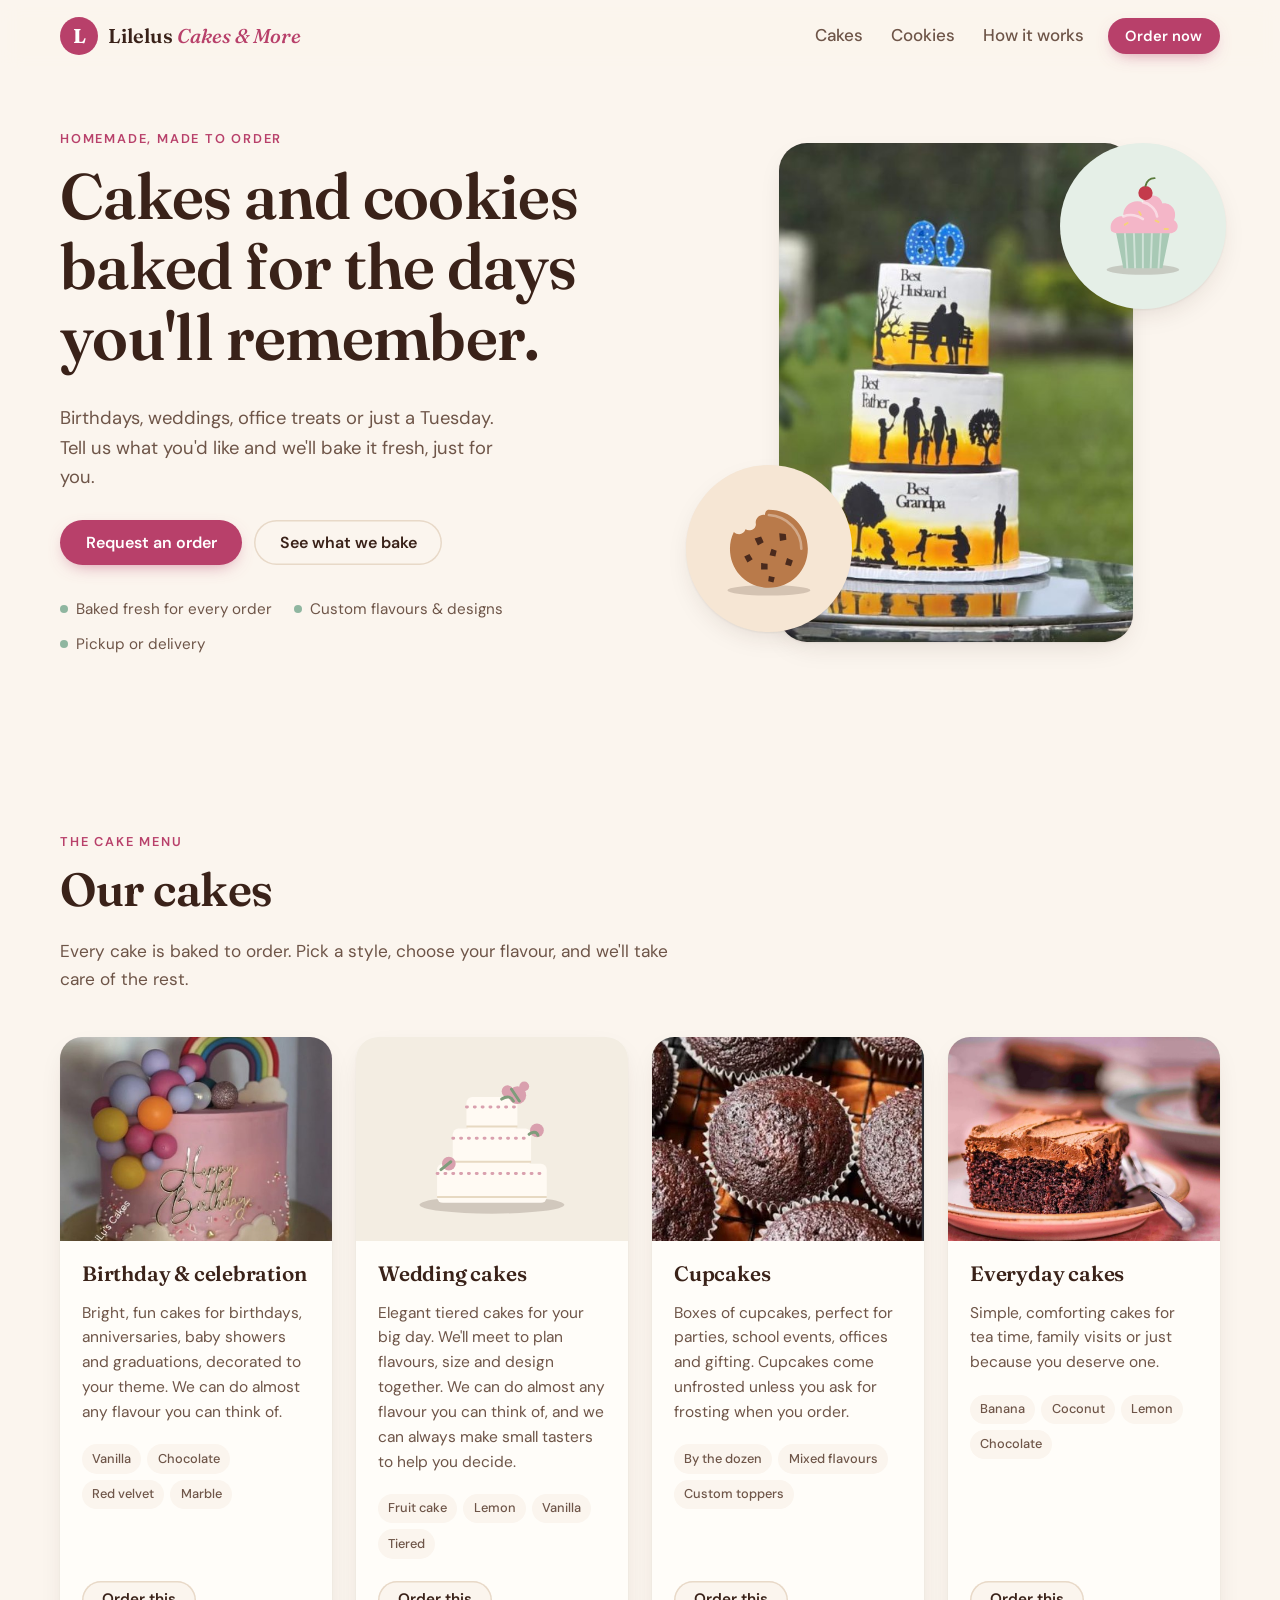
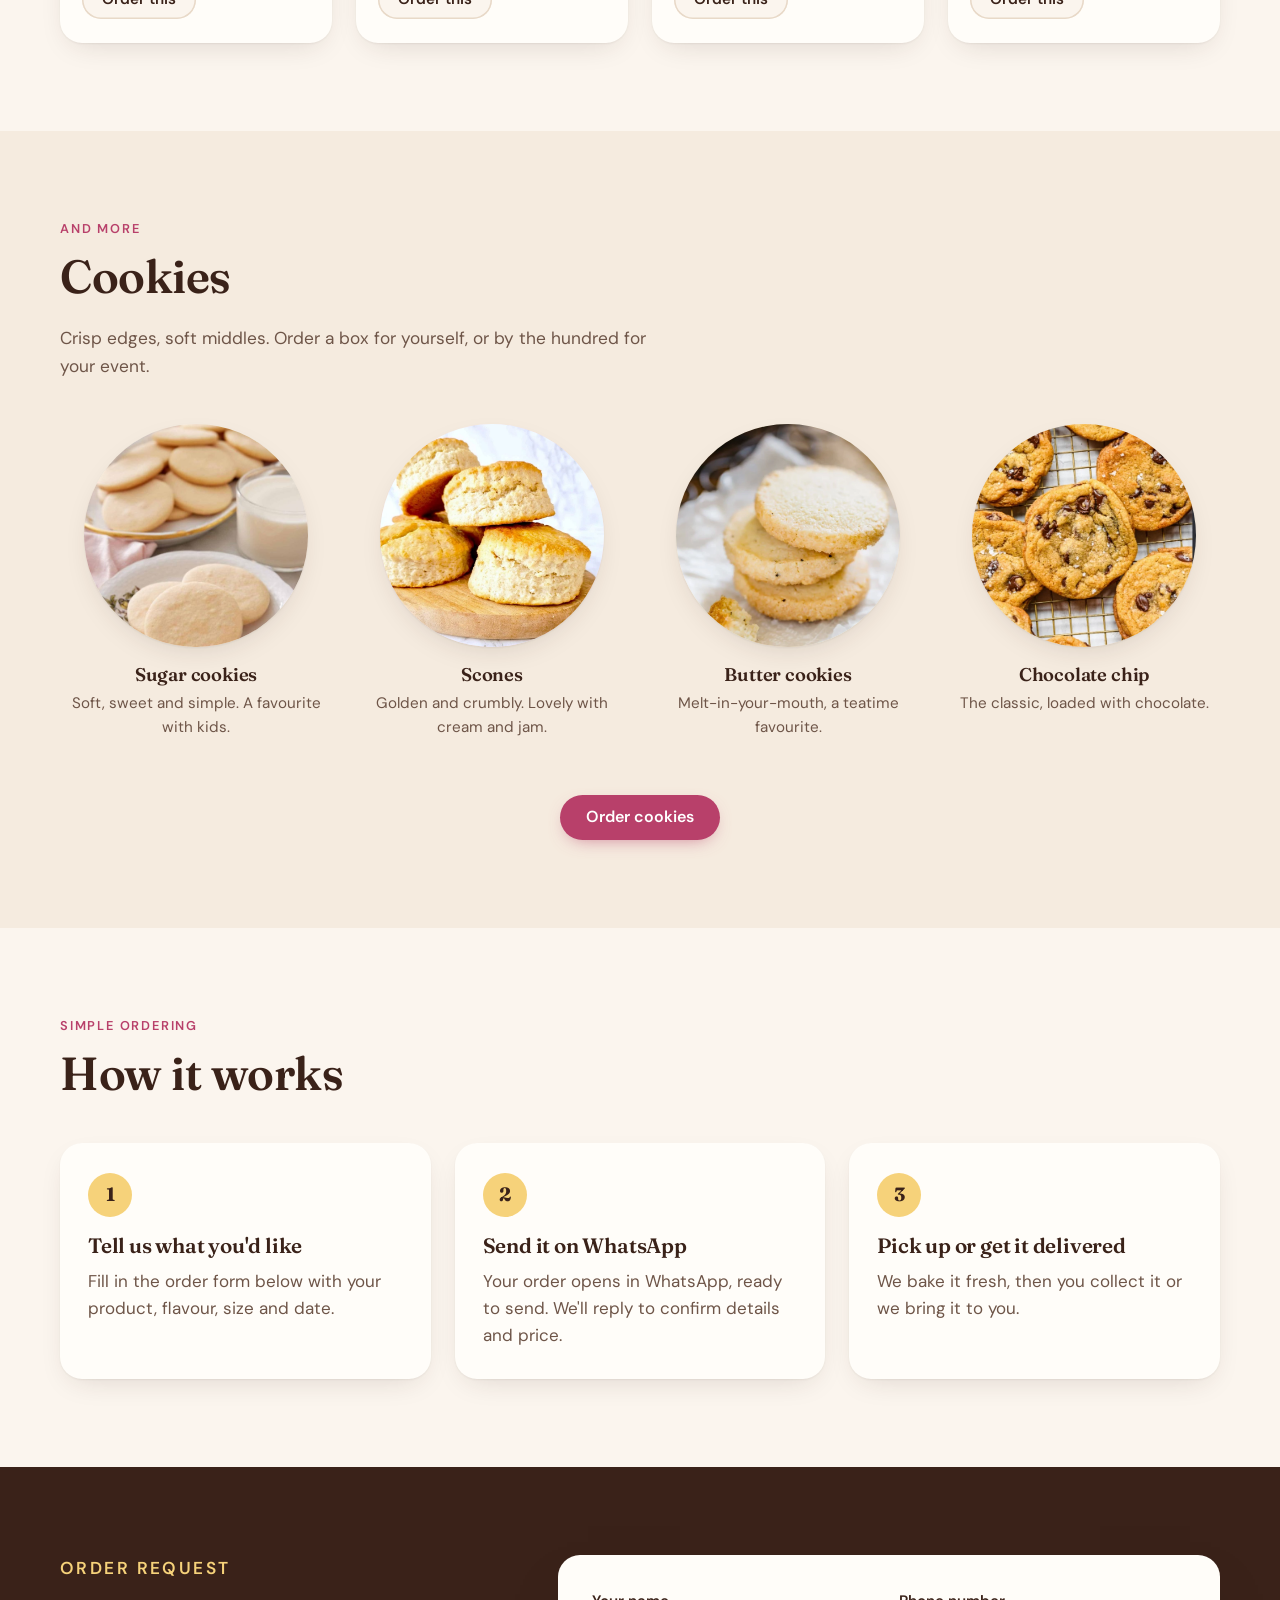
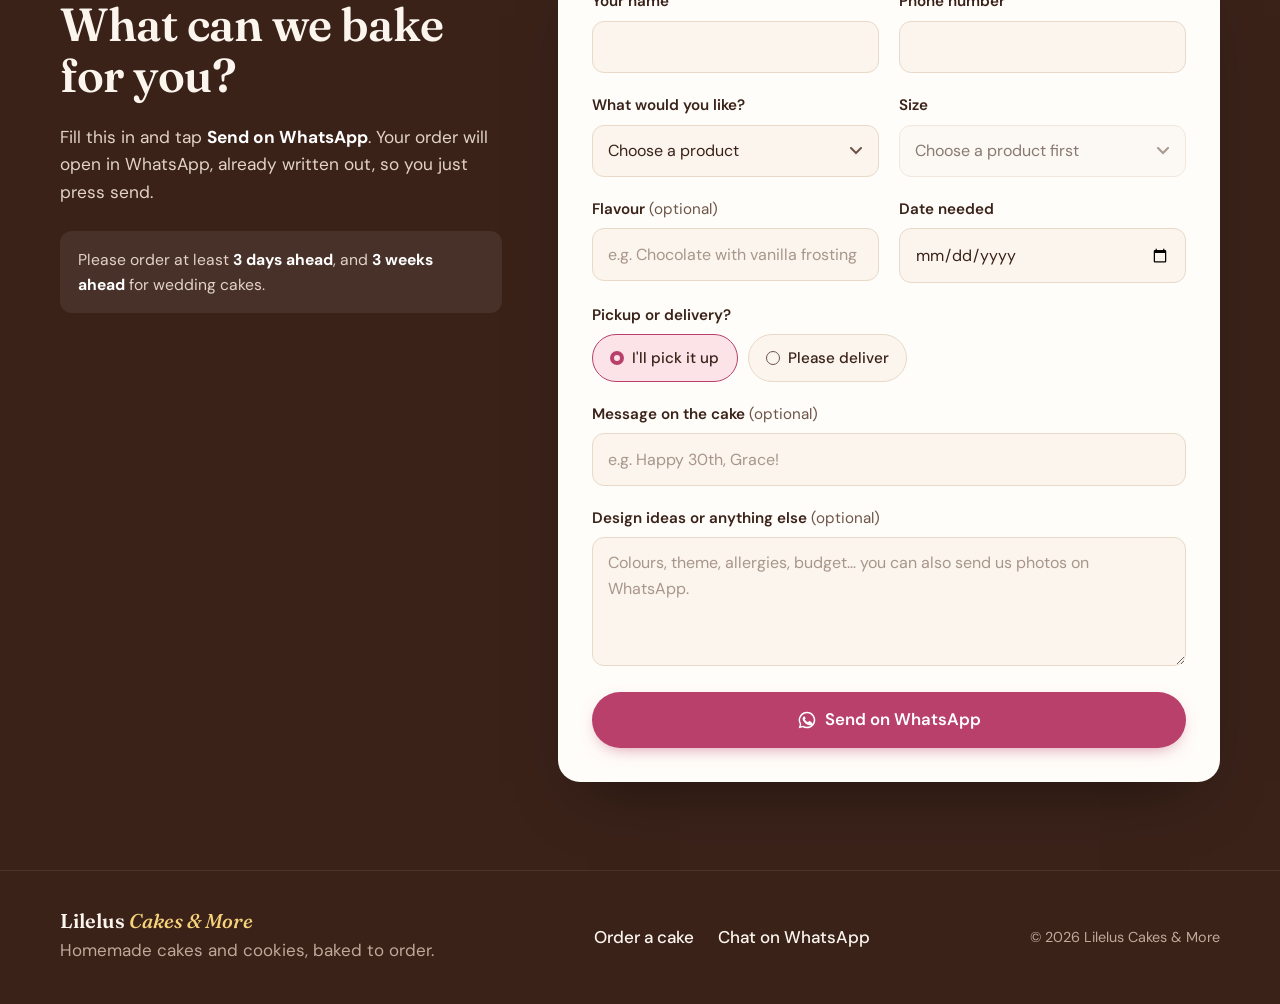
==== commit 3afc7aec: "Merge pull request #5 from sujjas/cookie-photo Add real photos to the cookie, cupcake and everyday c" ====
--- a/index.html
+++ b/index.html
@@ -202,7 +202,7 @@
 
           <article class="card reveal">
             <div class="card-media" style="--bg:#e5efe7">
-              <svg class="ill" style="--c1:#f4b6c8;--c2:#8fb6a0;--c3:#f6d27a"><use href="#ill-cupcake"/></svg>
+              <img src="images/chocolate-cupcakes.webp" alt="Chocolate cupcakes in white paper cases on a cooling rack">
             </div>
             <div class="card-body">
               <h3>Cupcakes</h3>
@@ -214,7 +214,7 @@
 
           <article class="card reveal">
             <div class="card-media" style="--bg:#fbecd6">
-              <svg class="ill" style="--c1:#c9844f;--c2:#e9b77a;--c3:#5a3424"><use href="#ill-everyday"/></svg>
+              <img src="images/chocolate-everyday-cake.jpg" alt="A slice of chocolate cake with chocolate frosting on a plate">
             </div>
             <div class="card-body">
               <h3>Everyday cakes</h3>
@@ -239,28 +239,28 @@
         <div class="grid grid-cookies">
           <article class="mini reveal">
             <div class="mini-media" style="--bg:#fbf3e4">
-              <svg class="ill" style="--c1:#f3dcb2"><use href="#ill-sugar"/></svg>
+              <img src="images/sugar-cookies.jpg" alt="Round sugar cookies on a plate with a glass of milk">
             </div>
             <h3>Sugar cookies</h3>
             <p>Soft, sweet and simple. A favourite with kids.</p>
           </article>
           <article class="mini reveal">
             <div class="mini-media" style="--bg:#fbe3e8">
-              <svg class="ill" style="--c1:#e3b375;--c2:#c98f4e"><use href="#ill-scone"/></svg>
+              <img src="images/scones.jpg" alt="A pile of golden scones on a wooden board">
             </div>
             <h3>Scones</h3>
             <p>Golden and crumbly. Lovely with cream and jam.</p>
           </article>
           <article class="mini reveal">
             <div class="mini-media" style="--bg:#fbf0d4">
-              <svg class="ill" style="--c1:#eecb85;--c2:#e8b86a;--c3:#d9a24f"><use href="#ill-butter"/></svg>
+              <img src="images/butter-cookies.webp" alt="A stack of round butter cookies on a plate">
             </div>
             <h3>Butter cookies</h3>
             <p>Melt-in-your-mouth, a teatime favourite.</p>
           </article>
           <article class="mini reveal">
             <div class="mini-media" style="--bg:#f6e6d4">
-              <svg class="ill" style="--c1:#c58a55;--c2:#4a2a1d"><use href="#ill-cookie"/></svg>
+              <img src="images/chocolate-chip-cookies.webp" alt="Chocolate chip cookies sprinkled with sea salt on a cooling rack">
             </div>
             <h3>Chocolate chip</h3>
             <p>The classic, loaded with chocolate.</p>
--- a/styles.css
+++ b/styles.css
@@ -202,7 +202,9 @@
 .card-media .ill, .mini-media .ill { width: 72%; height: auto; aspect-ratio: 200 / 170; transition: transform .35s ease; }
 .card:hover .card-media .ill { transform: scale(1.05) rotate(-2deg); }
 /* Real photos dropped into a card fill the frame */
-.card-media img, .mini-media img { width: 100%; height: 100%; object-fit: cover; }
+.card-media, .mini-media { position: relative; overflow: hidden; }
+/* Absolute so a tall photo can't stretch the frame taller than the drawings */
+.card-media img, .mini-media img { position: absolute; inset: 0; width: 100%; height: 100%; object-fit: cover; }
 
 .card-body { display: flex; flex-direction: column; gap: 4px; padding: 22px 22px 24px; flex: 1; }
 .card-body p { color: var(--ink-soft); font-size: .97rem; }
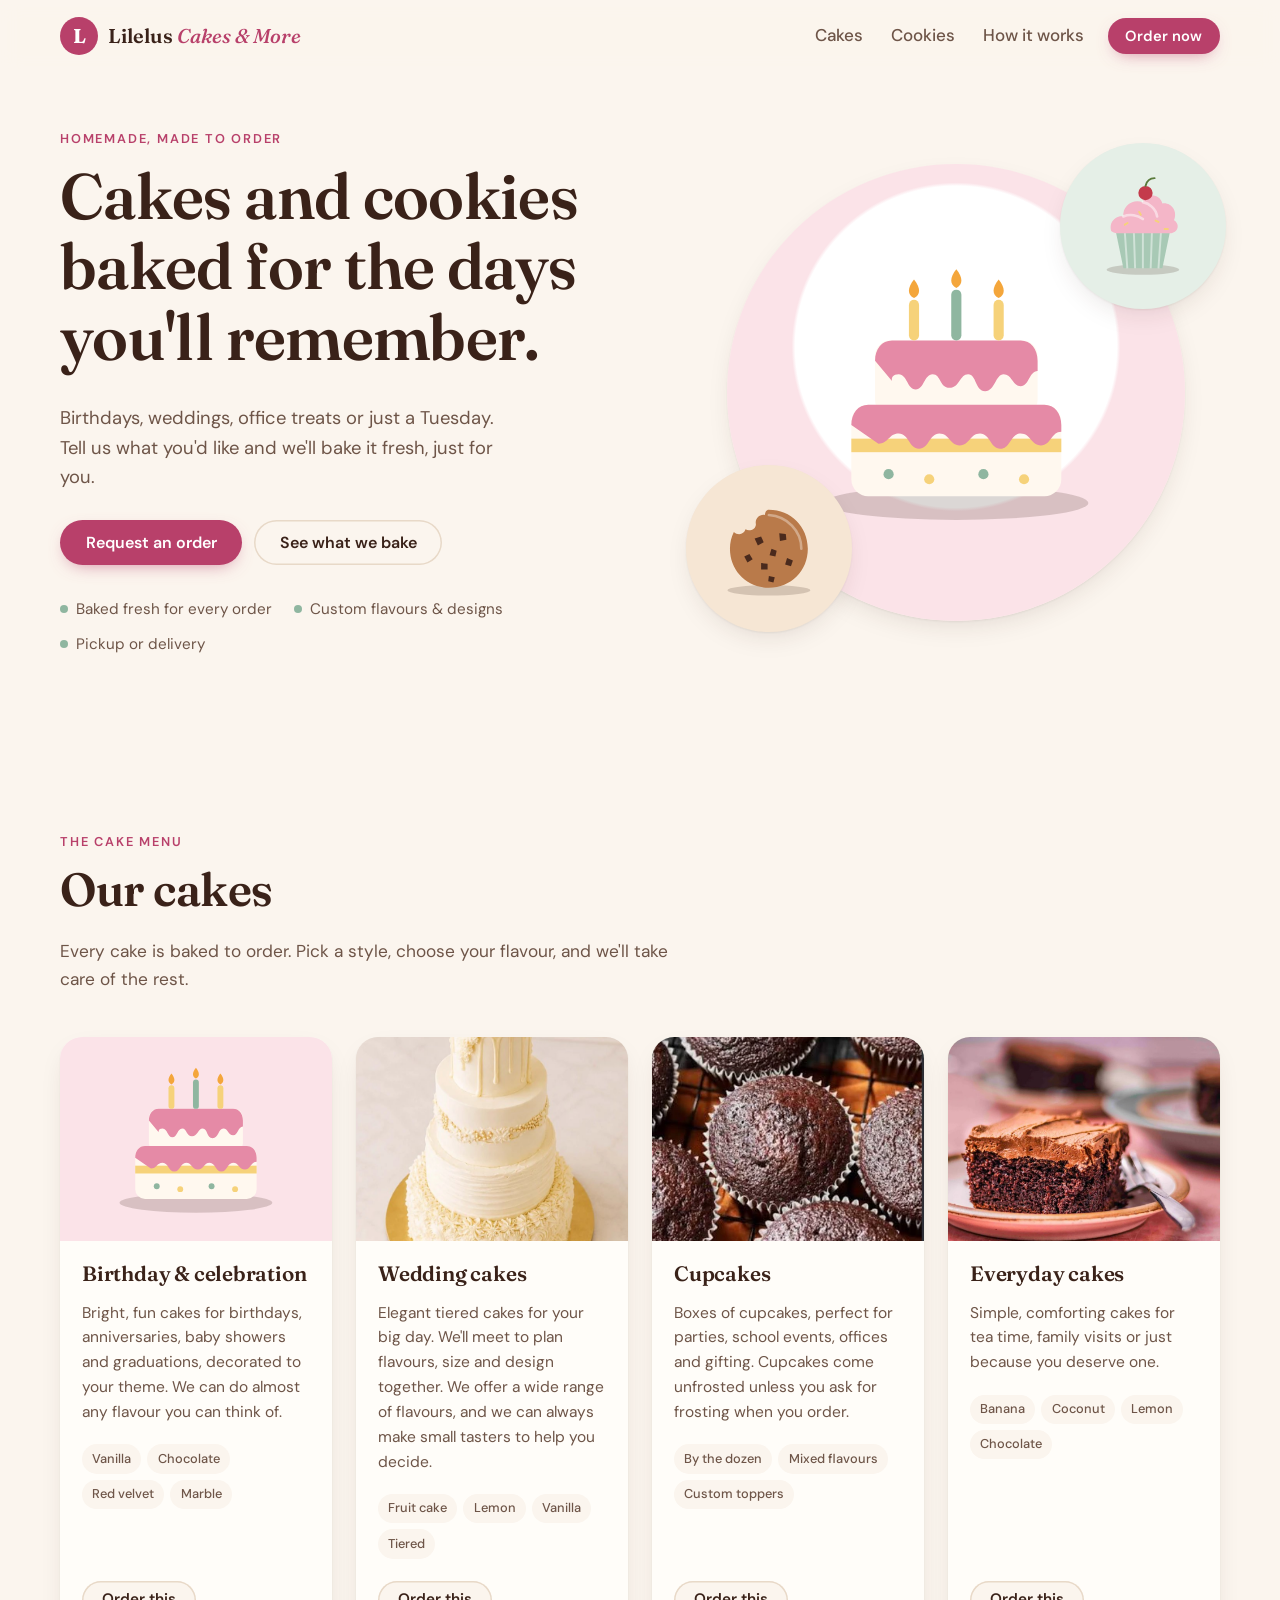
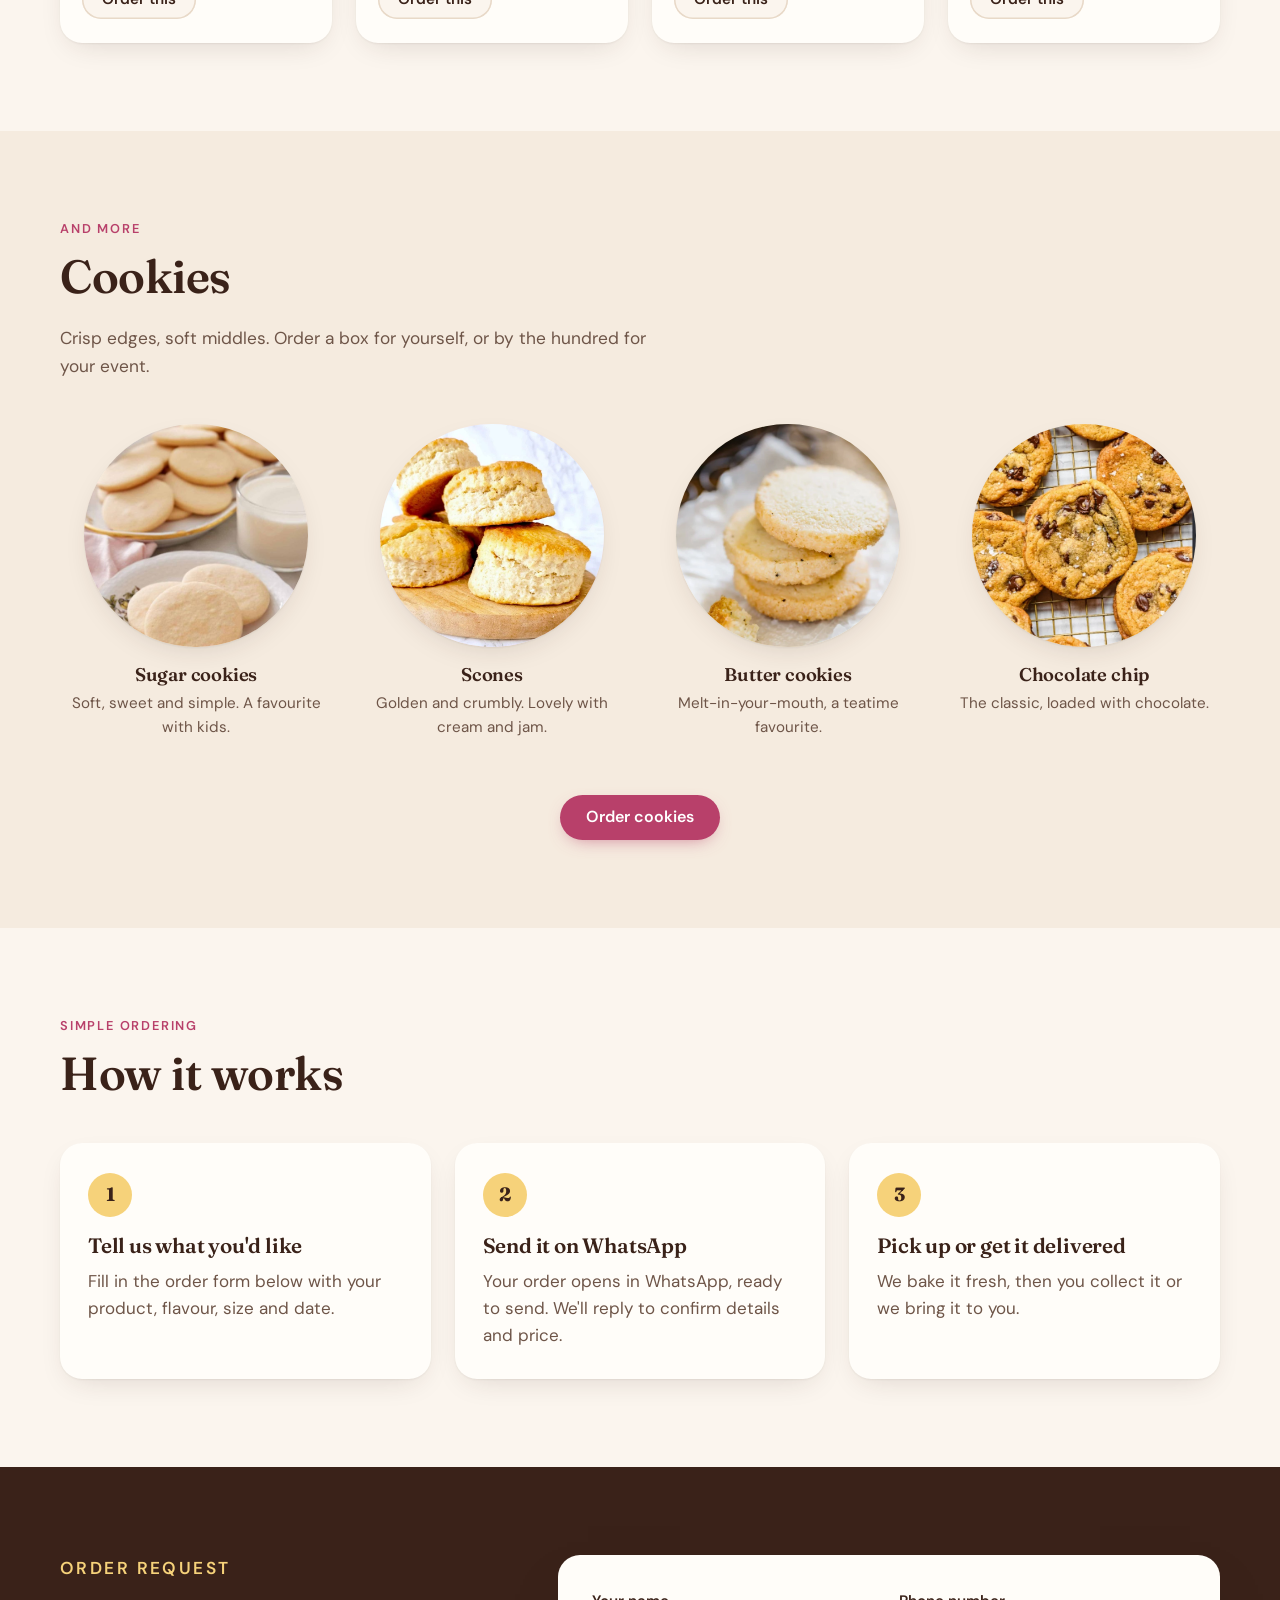
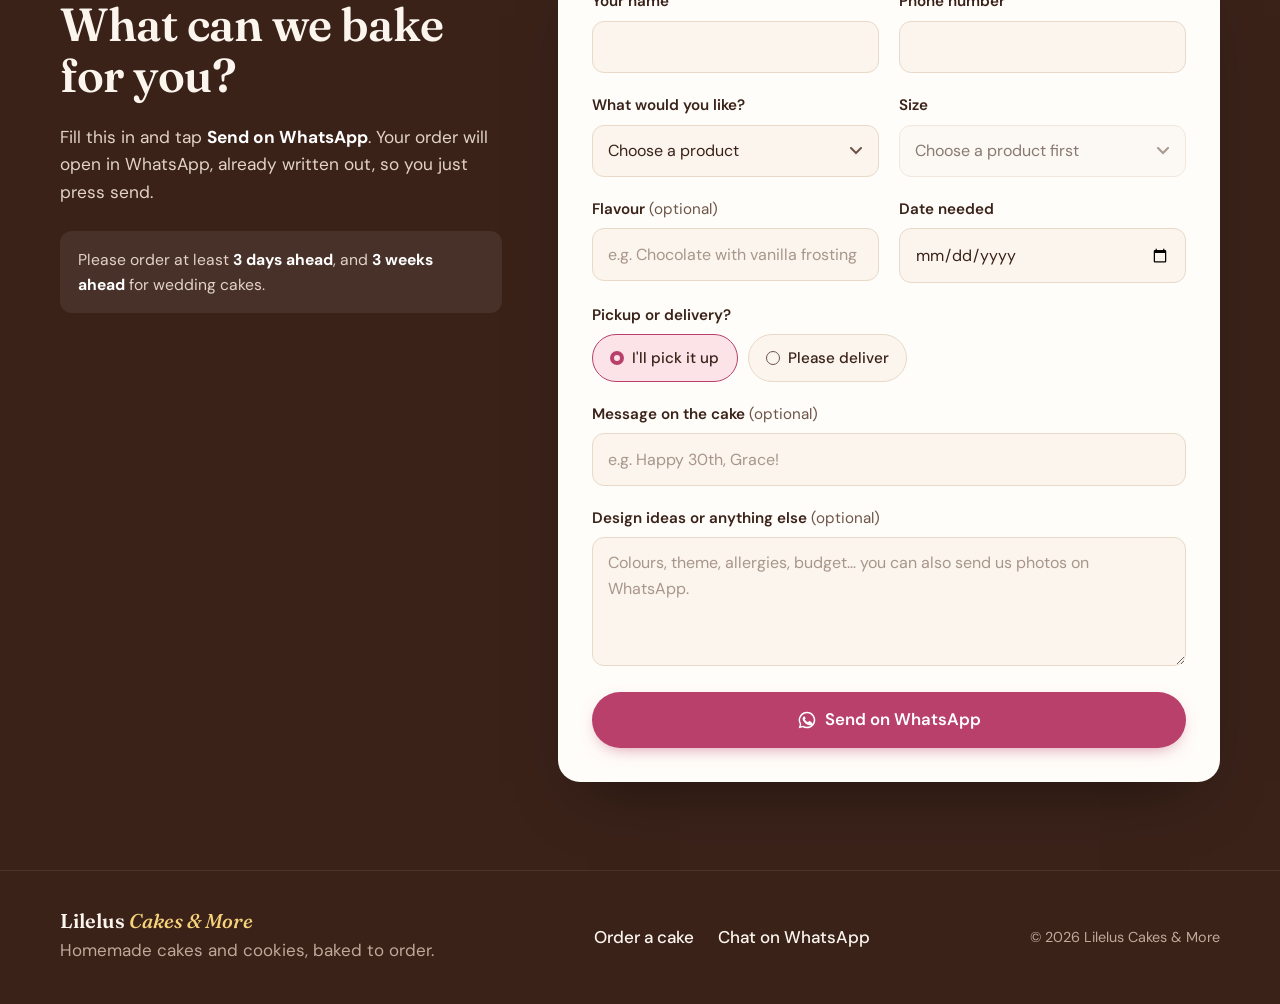
==== commit 8f2dc5d2: "Use a real photo on the Wedding cakes card Co-Authored-By: Claude Opus 5.5 <noreply@anthropic.com>" ====
--- a/index.html
+++ b/index.html
@@ -154,7 +154,7 @@
         </div>
         <div class="hero-art" aria-hidden="true">
           <div class="hero-plate">
-            <img src="images/tiered-celebration-cake.jpg" alt="">
+            <svg class="ill" style="--c1:#e58aa6;--c2:#f6d27a;--c3:#8fb6a0"><use href="#ill-celebration"/></svg>
           </div>
           <div class="hero-chip hero-chip-a">
             <svg class="ill" style="--c1:#b97a4a;--c2:#4a2a1d"><use href="#ill-cookie"/></svg>
@@ -178,7 +178,7 @@
         <div class="grid grid-cakes">
           <article class="card reveal">
             <div class="card-media" style="--bg:#fbe3e8">
-              <img src="images/birthday-cake.jpg" alt="Pink birthday cake with a rainbow topper, colourful balls, white clouds and a gold Happy Birthday sign">
+              <svg class="ill" style="--c1:#e58aa6;--c2:#f6d27a;--c3:#8fb6a0"><use href="#ill-celebration"/></svg>
             </div>
             <div class="card-body">
               <h3>Birthday &amp; celebration</h3>
@@ -190,11 +190,11 @@
 
           <article class="card reveal">
             <div class="card-media" style="--bg:#f3ede2">
-              <svg class="ill" style="--c1:#d9a0ae;--c2:#e7d9c2;--c3:#7f9c7b"><use href="#ill-wedding"/></svg>
+              <img src="images/wedding-cake.jpg" alt="Four-tier white wedding cake with piped flowers, a drip top tier and gold pearls on a gold board">
             </div>
             <div class="card-body">
               <h3>Wedding cakes</h3>
-              <p>Elegant tiered cakes for your big day. We'll meet to plan flavours, size and design together. We can do almost any flavour you can think of, and we can always make small tasters to help you decide.</p>
+              <p>Elegant tiered cakes for your big day. We'll meet to plan flavours, size and design together. We offer a wide range of flavours, and we can always make small tasters to help you decide.</p>
               <ul class="tags"><li>Fruit cake</li><li>Lemon</li><li>Vanilla</li><li>Tiered</li></ul>
               <button class="btn btn-card" data-product="Wedding cake">Order this</button>
             </div>
